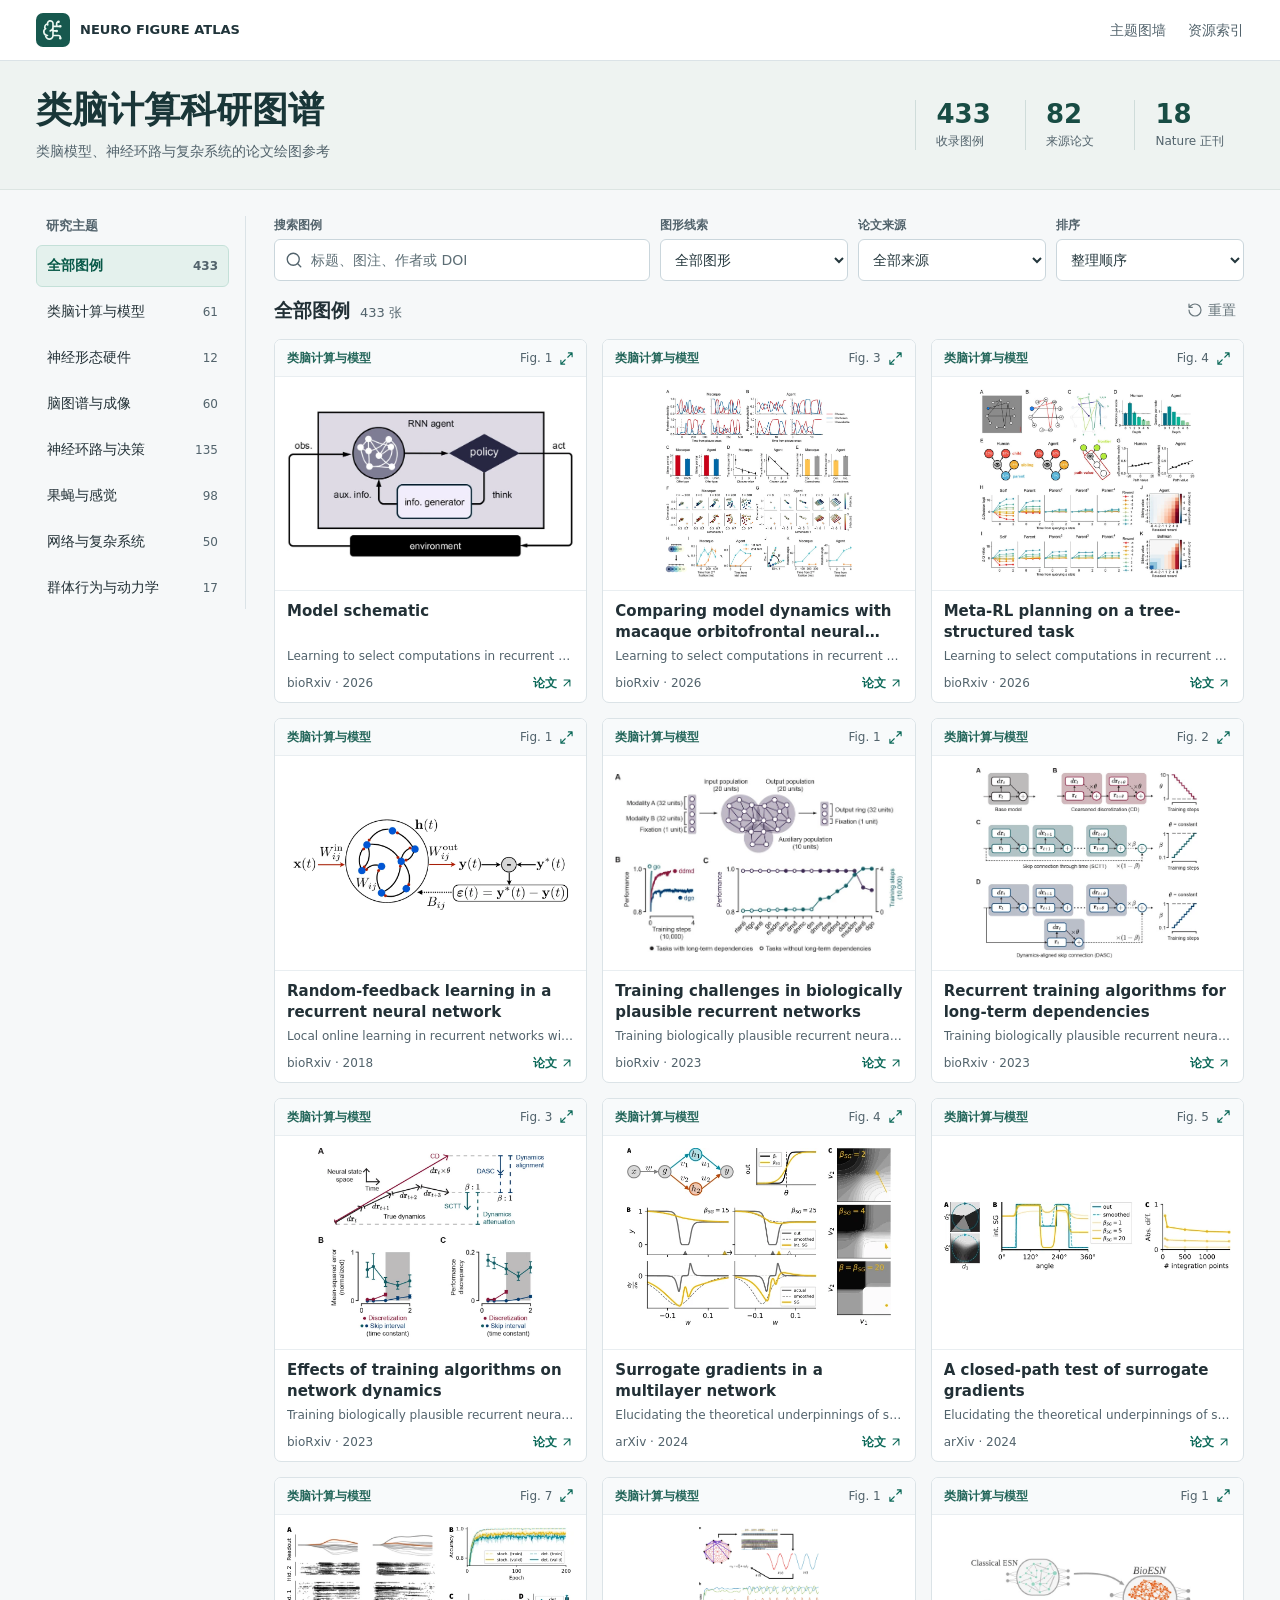
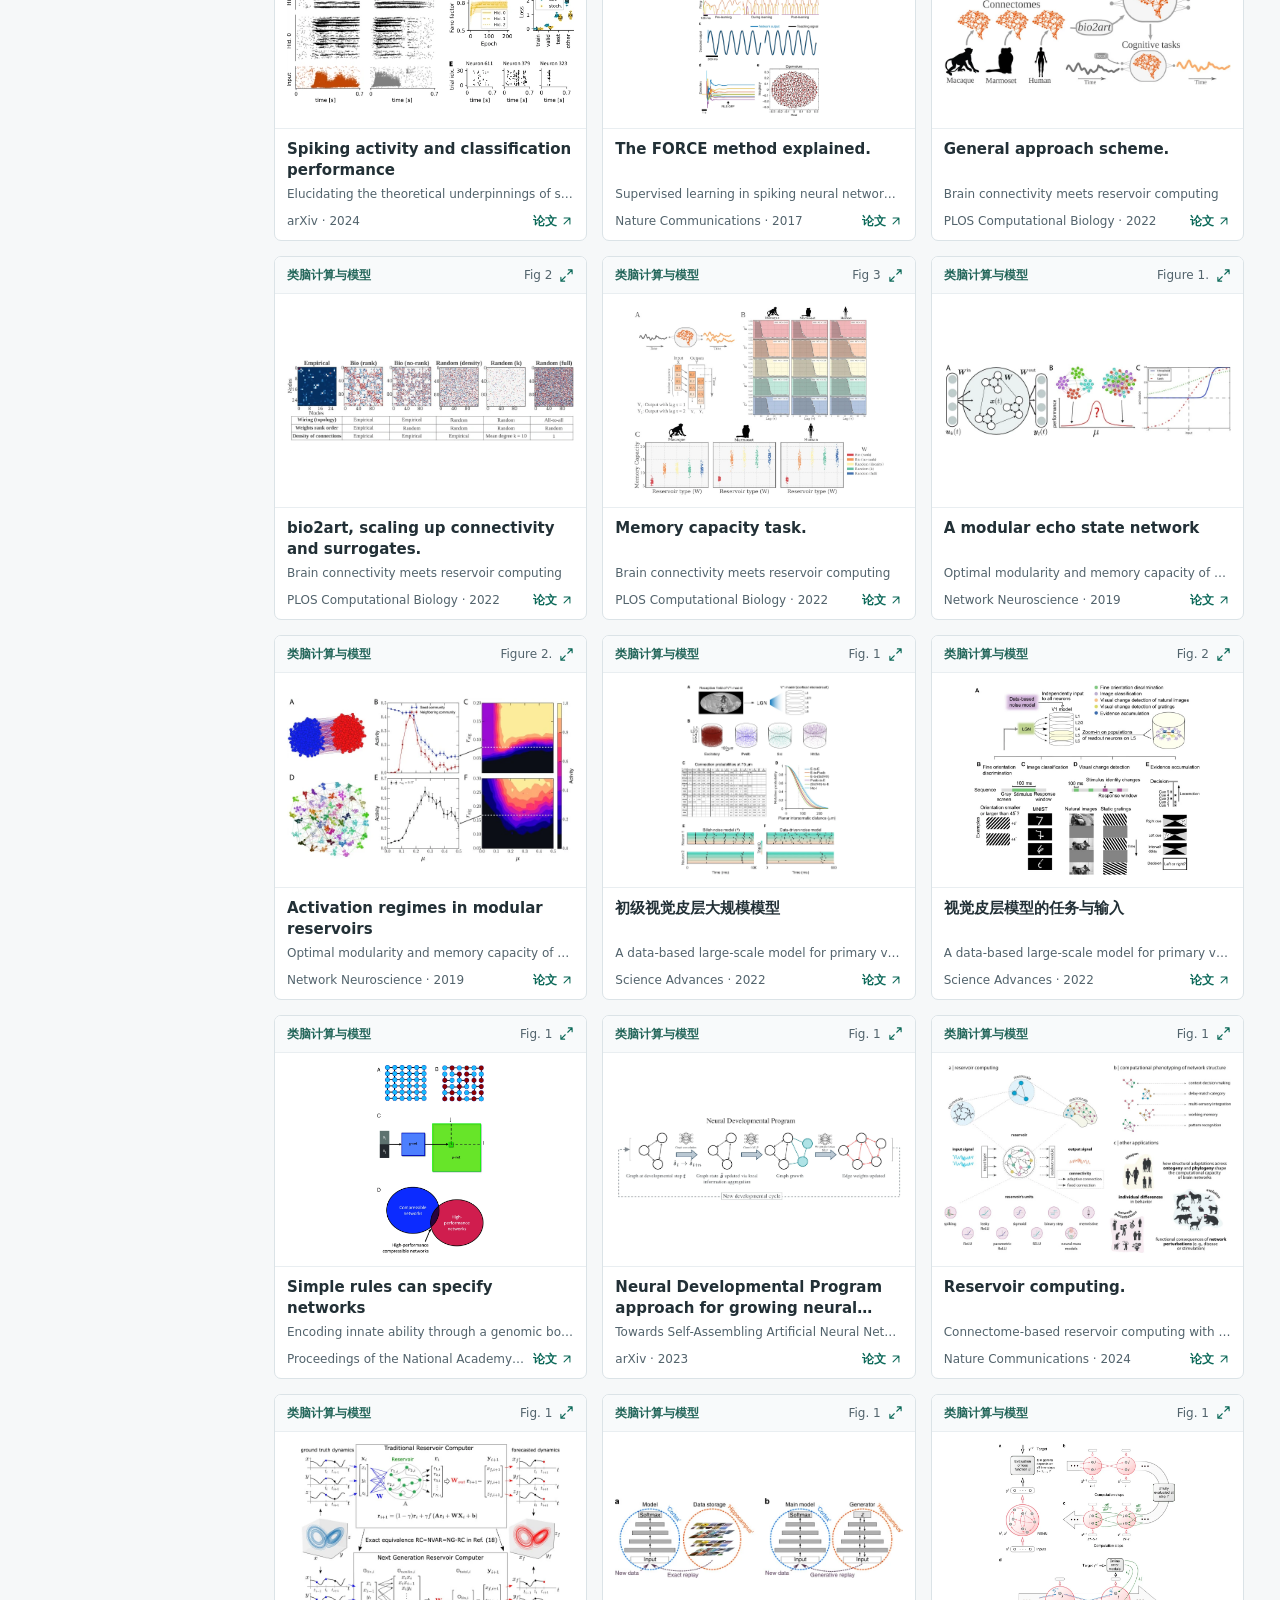
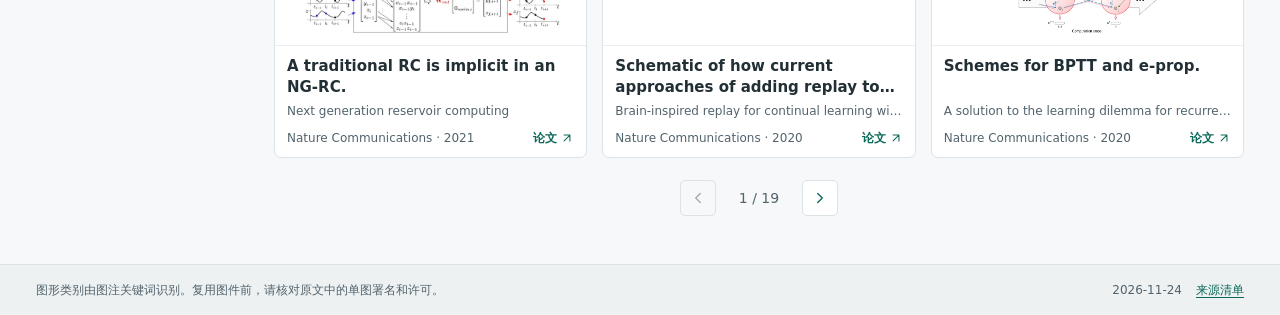
==== index.html @ c88206f6 "Build brain-inspired computing figure atlas" ====
<!doctype html>
<html lang="zh-CN">
<head>
  <meta charset="utf-8">
  <meta name="viewport" content="width=device-width, initial-scale=1">
  <meta name="description" content="从神经环路到类脑模型，积累有据可查的科研绘图参考。">
  <title>类脑计算科研图谱</title>
  <link rel="stylesheet" href="assets/gallery.css">
  <script defer src="data/figures.js"></script>
  <script defer src="assets/gallery.js"></script>
</head>
<body>
  <!-- Lucide icons, see assets/icon-licenses.txt. -->
  <svg class="icon-library" xmlns="http://www.w3.org/2000/svg" aria-hidden="true">
    <symbol id="icon-brain" viewBox="0 0 24 24">
      <path d="M12 13h4m-4 5h6a2 2 0 0 1 2 2v1M12 8h8m-8 1a4.17 4.17 0 0 1-3 4m7-5V5a2 2 0 0 1 2-2M6 18a4 4 0 0 1-2-7.465m2.004-5.41a4 4 0 0 0-2.526 5.77m2.816-4.601A3 3 0 1 1 12 5v13a4 4 0 1 1-7.967-.518"/>
      <circle cx="16" cy="13" r=".5" fill="currentColor"/><circle cx="18" cy="3" r=".5" fill="currentColor"/>
      <circle cx="20" cy="21" r=".5" fill="currentColor"/><circle cx="20" cy="8" r=".5" fill="currentColor"/>
    </symbol>
    <symbol id="icon-search" viewBox="0 0 24 24"><path d="m21 21-4.34-4.34"/><circle cx="11" cy="11" r="8"/></symbol>
    <symbol id="icon-reset" viewBox="0 0 24 24"><path d="M3 12a9 9 0 1 0 9-9 9.75 9.75 0 0 0-6.74 2.74L3 8M3 3v5h5"/></symbol>
    <symbol id="icon-left" viewBox="0 0 24 24"><path d="m15 18-6-6 6-6"/></symbol>
    <symbol id="icon-right" viewBox="0 0 24 24"><path d="m9 18 6-6-6-6"/></symbol>
    <symbol id="icon-link" viewBox="0 0 24 24"><path d="M7 7h10v10M7 17 17 7"/></symbol>
    <symbol id="icon-close" viewBox="0 0 24 24"><path d="M18 6 6 18m0-12 12 12"/></symbol>
    <symbol id="icon-expand" viewBox="0 0 24 24"><path d="M15 3h6v6m0-6-7 7M3 21l7-7M9 21H3v-6"/></symbol>
  </svg>

  <header class="site-header">
    <div class="shell site-header-inner">
      <a class="wordmark" href="index.html" aria-label="类脑计算科研图谱首页">
        <span class="wordmark-icon"><svg class="icon" aria-hidden="true"><use href="#icon-brain"/></svg></span>
        <span>NEURO FIGURE ATLAS</span>
      </a>
      <nav class="site-nav" aria-label="资料">
        <a href="docs/index.md">主题图墙</a>
        <a href="docs/resources.md">资源索引</a>
      </nav>
    </div>
  </header>

  <main>
    <section class="masthead" aria-labelledby="atlas-title">
      <div class="shell masthead-inner">
        <div>
          <h1 id="atlas-title">类脑计算科研图谱</h1>
          <p>类脑模型、神经环路与复杂系统的论文绘图参考</p>
        </div>
        <dl class="atlas-stats">
          <div><dt>收录图例</dt><dd id="figure-count">…</dd></div>
          <div><dt>来源论文</dt><dd id="paper-count">…</dd></div>
          <div><dt>Nature 正刊</dt><dd id="nature-count">…</dd></div>
        </dl>
      </div>
    </section>

    <div class="shell workspace">
      <aside class="topics" aria-labelledby="topics-title">
        <h2 id="topics-title">研究主题</h2>
        <div id="topic-list" class="topic-list"></div>
      </aside>

      <section class="gallery" aria-labelledby="results-title">
        <div class="filters">
          <label class="search-control">
            <span>搜索图例</span>
            <span class="search-field">
              <svg class="icon" aria-hidden="true"><use href="#icon-search"/></svg>
              <input id="search" type="search" placeholder="标题、图注、作者或 DOI" autocomplete="off">
            </span>
          </label>
          <label>图形线索<select id="type"><option value="">全部图形</option></select></label>
          <label>论文来源<select id="journal"><option value="">全部来源</option></select></label>
          <label class="sort-control">排序<select id="sort">
            <option value="curated">整理顺序</option>
            <option value="recent">较新论文</option>
            <option value="oldest">较早论文</option>
          </select></label>
        </div>

        <div class="results-bar">
          <div class="results-heading">
            <h2 id="results-title" tabindex="-1">全部图例</h2>
            <span id="results-count" role="status"></span>
          </div>
          <button class="text-button" id="reset" type="button" disabled>
            <svg class="icon" aria-hidden="true"><use href="#icon-reset"/></svg>重置
          </button>
        </div>

        <p class="notice" id="notice" hidden></p>
        <noscript><p class="notice">请启用 JavaScript 以浏览图例。</p></noscript>
        <div class="figure-grid" id="grid"></div>
        <nav class="pager" id="pager" aria-label="图例分页" hidden>
          <button class="icon-button" id="previous-page" type="button" aria-label="上一页" title="上一页"><svg class="icon" aria-hidden="true"><use href="#icon-left"/></svg></button>
          <span id="page-count"></span>
          <button class="icon-button" id="next-page" type="button" aria-label="下一页" title="下一页"><svg class="icon" aria-hidden="true"><use href="#icon-right"/></svg></button>
        </nav>
      </section>
    </div>
  </main>

  <footer class="site-footer">
    <div class="shell site-footer-inner">
      <p>图形类别由图注关键词识别。复用图件前，请核对原文中的单图署名和许可。</p>
      <p><time id="snapshot-date"></time><a href="data/sources.json">来源清单</a></p>
    </div>
  </footer>

  <template id="figure-card">
    <article class="figure-card">
      <button type="button" class="preview" title="放大查看">
        <span class="card-top">
          <span class="card-topic"></span>
          <span class="card-number"><span class="card-label"></span><svg class="icon expand" aria-hidden="true"><use href="#icon-expand"/></svg></span>
        </span>
        <span class="card-image"><img alt="" loading="lazy" decoding="async"></span>
      </button>
      <div class="card-body">
        <h3 class="card-title"></h3>
        <p class="card-paper"></p>
        <div class="card-footer">
          <span class="card-journal"></span>
          <a class="card-source" target="_blank" rel="noopener noreferrer">论文<svg class="icon" aria-hidden="true"><use href="#icon-link"/></svg></a>
        </div>
      </div>
    </article>
  </template>

  <dialog id="detail" aria-labelledby="detail-title">
    <div class="detail-header">
      <p id="detail-label"></p>
      <div class="detail-controls">
        <button class="icon-button" id="previous-figure" type="button" aria-label="上一张" title="上一张"><svg class="icon" aria-hidden="true"><use href="#icon-left"/></svg></button>
        <span id="detail-position" role="status"></span>
        <button class="icon-button" id="next-figure" type="button" aria-label="下一张" title="下一张"><svg class="icon" aria-hidden="true"><use href="#icon-right"/></svg></button>
        <button class="icon-button close" id="close-detail" type="button" aria-label="关闭" title="关闭" autofocus><svg class="icon" aria-hidden="true"><use href="#icon-close"/></svg></button>
      </div>
    </div>
    <div class="detail-body">
      <a id="detail-preview" class="detail-preview" target="_blank" rel="noopener noreferrer" aria-label="在新标签页打开完整预览图">
        <img id="detail-image" alt="">
      </a>
      <div class="detail-info">
        <h2 id="detail-title"></h2>
        <p id="detail-paper" class="detail-paper"></p>
        <p id="detail-citation" class="detail-citation"></p>
        <p id="detail-team" class="detail-citation" hidden></p>
        <p id="detail-rights" class="detail-citation" hidden></p>
        <div class="detail-links">
          <a id="paper-link" target="_blank" rel="noopener noreferrer">查看论文<svg class="icon" aria-hidden="true"><use href="#icon-link"/></svg></a>
          <a id="original-link" target="_blank" rel="noopener noreferrer"><span id="original-link-label">查看原图</span><svg class="icon" aria-hidden="true"><use href="#icon-link"/></svg></a>
          <a id="license-link" target="_blank" rel="noopener noreferrer">文章许可</a>
          <a id="license-evidence" target="_blank" rel="noopener noreferrer" hidden>许可出处</a>
        </div>
        <h3 id="caption-heading" class="caption-heading">原始图注</h3>
        <p id="detail-caption" class="detail-caption"></p>
      </div>
    </div>
  </dialog>
</body>
</html>
---- assets/gallery.css ----
:root {
  color-scheme: light;
  font: 14px/1.5 system-ui, "PingFang SC", "Microsoft YaHei", "Noto Sans CJK SC", sans-serif;
  color: #223036;
  background: #f6f8f9;
  --muted: #52636c;
  --line: #dbe3e7;
  --accent: #0c6959;
  --accent-wash: #e4f1ed;
  --white: #fff;
}

*, *::before, *::after { box-sizing: border-box; }
[hidden] { display: none !important; }
body { margin: 0; }
h1, h2, h3, p, dl, dd { margin: 0; }
a { color: var(--accent); text-decoration-thickness: 1px; text-underline-offset: 3px; }
a:hover { color: #93481e; }
button, input, select { font: inherit; color: inherit; }
button, select { cursor: pointer; }
button:disabled { cursor: default; }
:focus-visible { outline: 2px solid var(--accent); outline-offset: 3px; }

.shell { width: min(1480px, calc(100% - 72px)); margin-inline: auto; }
.icon-library { position: absolute; width: 0; height: 0; overflow: hidden; }
.icon {
  width: 18px;
  height: 18px;
  flex: none;
  fill: none;
  stroke: currentColor;
  stroke-width: 1.8;
  stroke-linecap: round;
  stroke-linejoin: round;
}

.site-header { background: var(--white); border-bottom: 1px solid var(--line); }
.site-header-inner { min-height: 60px; display: flex; align-items: center; justify-content: space-between; gap: 16px; }
.wordmark { display: flex; align-items: center; gap: 10px; color: #20343a; text-decoration: none; font-size: 13px; font-weight: 750; }
.wordmark-icon { display: grid; place-items: center; width: 34px; height: 34px; flex: none; border-radius: 7px; background: #17584e; color: #ecf8f2; }
.wordmark-icon .icon { width: 22px; height: 22px; }
.site-nav { display: flex; align-items: center; gap: 22px; }
.site-nav a { color: var(--muted); text-decoration: none; white-space: nowrap; }
.site-nav a:hover { color: var(--accent); text-decoration: underline; }

.masthead { background: #eef3f1; border-bottom: 1px solid #dce5e2; }
.masthead-inner { display: flex; align-items: center; justify-content: space-between; gap: 28px; padding-block: 27px; }
.masthead h1 { font-size: 36px; line-height: 1.2; font-weight: 750; color: #193638; overflow-wrap: anywhere; }
.masthead p { margin-top: 10px; color: var(--muted); }
.atlas-stats { display: grid; grid-template-columns: repeat(3, minmax(94px, 1fr)); }
.atlas-stats div { display: flex; flex-direction: column-reverse; gap: 3px; padding-inline: 20px; border-left: 1px solid #cfdcda; }
.atlas-stats dd { font-size: 26px; font-weight: 720; line-height: 1.1; color: #184c44; font-variant-numeric: tabular-nums; }
.atlas-stats dt { font-size: 12px; color: var(--muted); white-space: nowrap; }

.workspace { display: grid; grid-template-columns: 210px minmax(0, 1fr); gap: 28px; min-height: 52vh; padding-block: 26px 48px; }
.topics { align-self: start; position: sticky; top: 24px; min-width: 0; padding-right: 16px; border-right: 1px solid var(--line); }
.topics h2 { margin: 0 0 9px 10px; font-size: 13px; color: var(--muted); }
.topic-list { display: grid; gap: 4px; }
.topic-button {
  display: grid;
  grid-template-columns: minmax(0, 1fr) 3ch;
  align-items: center;
  gap: 9px;
  min-height: 42px;
  width: 100%;
  padding: 6px 10px;
  border: 1px solid transparent;
  border-radius: 6px;
  background: transparent;
  text-align: left;
}
.topic-button:hover { background: #edf1f2; }
.topic-button[aria-pressed="true"] { border-color: #c4e0d8; background: var(--accent-wash); color: #075847; font-weight: 700; }
.topic-count { font-variant-numeric: tabular-nums; text-align: right; color: var(--muted); font-size: 12px; }

.filters { display: grid; grid-template-columns: minmax(200px, 2fr) repeat(3, minmax(104px, 1fr)); gap: 10px; }
.filters label { display: flex; flex-direction: column; gap: 5px; min-width: 0; color: var(--muted); font-size: 12px; font-weight: 650; }
.search-field { position: relative; display: block; }
.search-field .icon { position: absolute; top: 12px; left: 11px; color: var(--muted); pointer-events: none; }
.filters input, .filters select { width: 100%; min-width: 0; height: 42px; padding-inline: 10px; background: var(--white); border: 1px solid #cad6dc; border-radius: 6px; color: #24373d; font-size: 14px; font-weight: 400; }
.filters input { padding-left: 36px; }
.filters input::placeholder { color: #5d6e75; }
.filters select { text-overflow: ellipsis; }
.results-bar { display: flex; justify-content: space-between; align-items: center; gap: 12px; min-height: 58px; }
.results-heading { display: flex; align-items: baseline; flex-wrap: wrap; gap: 3px 10px; }
.results-heading h2 { font-size: 19px; font-weight: 720; }
#results-count { color: var(--muted); font-size: 13px; font-variant-numeric: tabular-nums; }
.text-button { display: inline-flex; align-items: center; gap: 5px; padding: 6px 8px; border: 0; border-radius: 5px; background: transparent; color: var(--accent); white-space: nowrap; }
.text-button .icon { width: 16px; height: 16px; }
.text-button:hover:not(:disabled) { background: var(--accent-wash); }
.text-button:disabled { color: #69777d; }
.notice { padding: 34px 16px; text-align: center; border-block: 1px solid var(--line); color: var(--muted); }

.figure-grid { display: grid; grid-template-columns: repeat(3, minmax(0, 1fr)); gap: 15px; }
.figure-card { display: flex; flex-direction: column; min-width: 0; border: 1px solid var(--line); border-radius: 7px; background: var(--white); }
.figure-card:focus-within, .figure-card:hover { border-color: #98b8af; }
.card-top { display: flex; justify-content: space-between; align-items: center; gap: 6px; min-height: 37px; padding: 7px 12px; background: #f8fafb; border-bottom: 1px solid #e9eef1; border-radius: 6px 6px 0 0; font-size: 12px; }
.card-topic { color: #226559; font-weight: 650; text-align: left; }
.card-number { display: flex; align-items: center; gap: 7px; min-width: 0; color: var(--muted); }
.card-label { overflow: hidden; text-overflow: ellipsis; white-space: nowrap; }
.preview { display: block; width: 100%; padding: 0; border: 0; border-radius: 7px 7px 0 0; background: var(--white); }
.preview:focus-visible { z-index: 1; outline-offset: -3px; }
.card-image { position: relative; display: block; aspect-ratio: 1.46; }
.card-image img { position: absolute; inset: 12px; width: calc(100% - 24px); height: calc(100% - 24px); object-fit: contain; }
.expand { width: 15px; height: 15px; color: var(--accent); }
.preview:hover .card-top, .preview:focus-visible .card-top { background: var(--accent-wash); }
.card-body { flex: 1; padding: 10px 12px; border-top: 1px solid #e9eef1; }
.card-title { display: -webkit-box; height: 2.8em; overflow: hidden; -webkit-box-orient: vertical; -webkit-line-clamp: 2; font-size: 15px; line-height: 1.4; font-weight: 690; overflow-wrap: anywhere; }
.card-paper, .card-journal { min-width: 0; overflow: hidden; text-overflow: ellipsis; white-space: nowrap; color: var(--muted); }
.card-paper { margin-top: 4px; font-size: 12px; }
.card-footer { display: flex; justify-content: space-between; align-items: center; gap: 6px; margin-top: 9px; font-size: 12px; }
.card-source, .detail-links a { display: inline-flex; align-items: center; gap: 3px; font-weight: 650; text-decoration: none; white-space: nowrap; }
.card-source:hover, .detail-links a:hover { text-decoration: underline; }
.card-source .icon, .detail-links .icon { width: 14px; height: 14px; }

.pager { display: flex; justify-content: center; align-items: center; gap: 12px; margin-top: 22px; font-variant-numeric: tabular-nums; }
.pager span { min-width: 7ch; text-align: center; color: var(--muted); }
.icon-button { display: grid; place-items: center; width: 36px; height: 36px; padding: 0; border: 1px solid var(--line); border-radius: 5px; background: var(--white); color: var(--accent); }
.icon-button:hover:not(:disabled) { background: var(--accent-wash); border-color: #b0cec5; }
.icon-button:disabled { color: #a0adb4; background: #f6f8f9; }
.site-footer { background: #edf1f2; border-top: 1px solid var(--line); color: var(--muted); font-size: 12px; }
.site-footer-inner { display: flex; justify-content: space-between; align-items: baseline; gap: 12px; padding-block: 16px; }
.site-footer-inner p:last-child { display: flex; gap: 14px; flex-wrap: wrap; white-space: nowrap; }

dialog { width: min(1200px, calc(100% - 32px)); max-height: calc(100dvh - 32px); padding: 0; border: 1px solid #bccbd0; border-radius: 8px; background: var(--white); color: inherit; overflow: auto; }
dialog::backdrop { background: rgb(21 33 36 / 62%); }
.detail-header { position: sticky; z-index: 2; top: 0; display: flex; justify-content: space-between; align-items: center; gap: 10px; padding: 10px 14px 10px 18px; border-bottom: 1px solid var(--line); background: var(--white); }
#detail-label { color: var(--muted); font-weight: 650; font-size: 13px; overflow-wrap: anywhere; }
.detail-controls { display: flex; align-items: center; gap: 7px; font-size: 12px; color: var(--muted); font-variant-numeric: tabular-nums; }
#detail-position { min-width: 9ch; text-align: center; white-space: nowrap; }
.close { margin-left: 7px; }
.detail-body { display: grid; grid-template-columns: minmax(0, 1.7fr) minmax(0, 1fr); align-items: start; }
.detail-preview { position: sticky; top: 57px; display: grid; place-items: center; min-height: 275px; padding: 16px; cursor: zoom-in; }
.detail-preview:focus-visible { outline-offset: -4px; }
.detail-preview img { width: 100%; height: min(70dvh, 720px); object-fit: contain; }
.detail-info { min-width: 0; align-self: stretch; padding: 20px; border-left: 1px solid var(--line); background: #f8fafb; overflow-wrap: anywhere; }
.detail-info h2 { font-size: 19px; line-height: 1.4; }
.detail-paper { margin-top: 10px; }
.detail-citation { margin-top: 5px; color: var(--muted); font-size: 13px; }
.detail-links { display: flex; flex-wrap: wrap; gap: 8px 13px; margin-block: 16px 18px; }
.caption-heading { padding-top: 13px; border-top: 1px solid var(--line); font-size: 13px; }
.detail-caption { margin-top: 6px; color: #42555e; font-size: 13px; line-height: 1.65; }

@media (min-width: 1500px) {
  .figure-grid { grid-template-columns: repeat(4, minmax(0, 1fr)); }
}

@media (max-width: 1100px) {
  .shell { width: calc(100% - 48px); }
  .workspace { grid-template-columns: 186px minmax(0, 1fr); gap: 20px; }
  .figure-grid { grid-template-columns: repeat(2, minmax(0, 1fr)); }
  .filters { grid-template-columns: minmax(160px, 1.5fr) repeat(3, minmax(96px, 1fr)); }
  .atlas-stats div { padding-inline: 14px; }
}

@media (max-width: 780px) {
  .shell { width: calc(100% - 32px); }
  .site-header-inner { min-height: 52px; }
  .site-nav { gap: 13px; font-size: 12px; }
  .masthead-inner { flex-direction: column; align-items: flex-start; gap: 14px; padding-block: 20px; }
  .masthead h1 { font-size: 30px; }
  .masthead p { margin-top: 5px; font-size: 13px; }
  .atlas-stats div:first-child { padding-left: 0; border-left: 0; }
  .atlas-stats dd { font-size: 22px; }
  .workspace { display: block; padding-block: 14px 28px; }
  .topics { position: static; padding: 0; border: 0; margin-bottom: 12px; }
  .topics h2 { margin: 0; }
  .topic-list { display: flex; gap: 5px; overflow-x: auto; padding: 5px 3px; scrollbar-width: thin; }
  .topic-button { width: auto; min-height: 36px; grid-template-columns: auto auto; padding-inline: 8px; background: var(--white); border-color: var(--line); font-size: 13px; white-space: nowrap; }
  .topic-button:focus-visible { outline-offset: -2px; }
  .site-footer-inner { flex-direction: column; }
  .detail-body { display: block; }
  .detail-preview { position: static; min-height: 0; padding: 12px; }
  .detail-preview img { height: auto; max-height: 50dvh; }
  .detail-info { border-left: 0; border-top: 1px solid var(--line); }
}

@media (max-width: 560px) {
  .filters { grid-template-columns: repeat(3, minmax(0, 1fr)); gap: 8px; }
  .search-control { grid-column: 1 / -1; }
  .figure-grid { gap: 11px; }
  .results-bar { min-height: 49px; }
}

@media (max-width: 430px) {
  .wordmark { font-size: 11px; gap: 6px; }
  .wordmark-icon { width: 29px; height: 29px; }
  .wordmark-icon .icon { width: 19px; height: 19px; }
  .site-header-inner { gap: 8px; }
  .site-nav { gap: 9px; }
  .masthead h1 { font-size: 28px; }
  .figure-grid { grid-template-columns: minmax(0, 1fr); }
  .detail-header { padding-inline: 10px; }
  .detail-header .icon-button { width: 32px; height: 32px; }
  .detail-controls { gap: 4px; }
  #detail-position { min-width: 7ch; }
  .close { margin-left: 2px; }
  .detail-info { padding: 14px; }
}
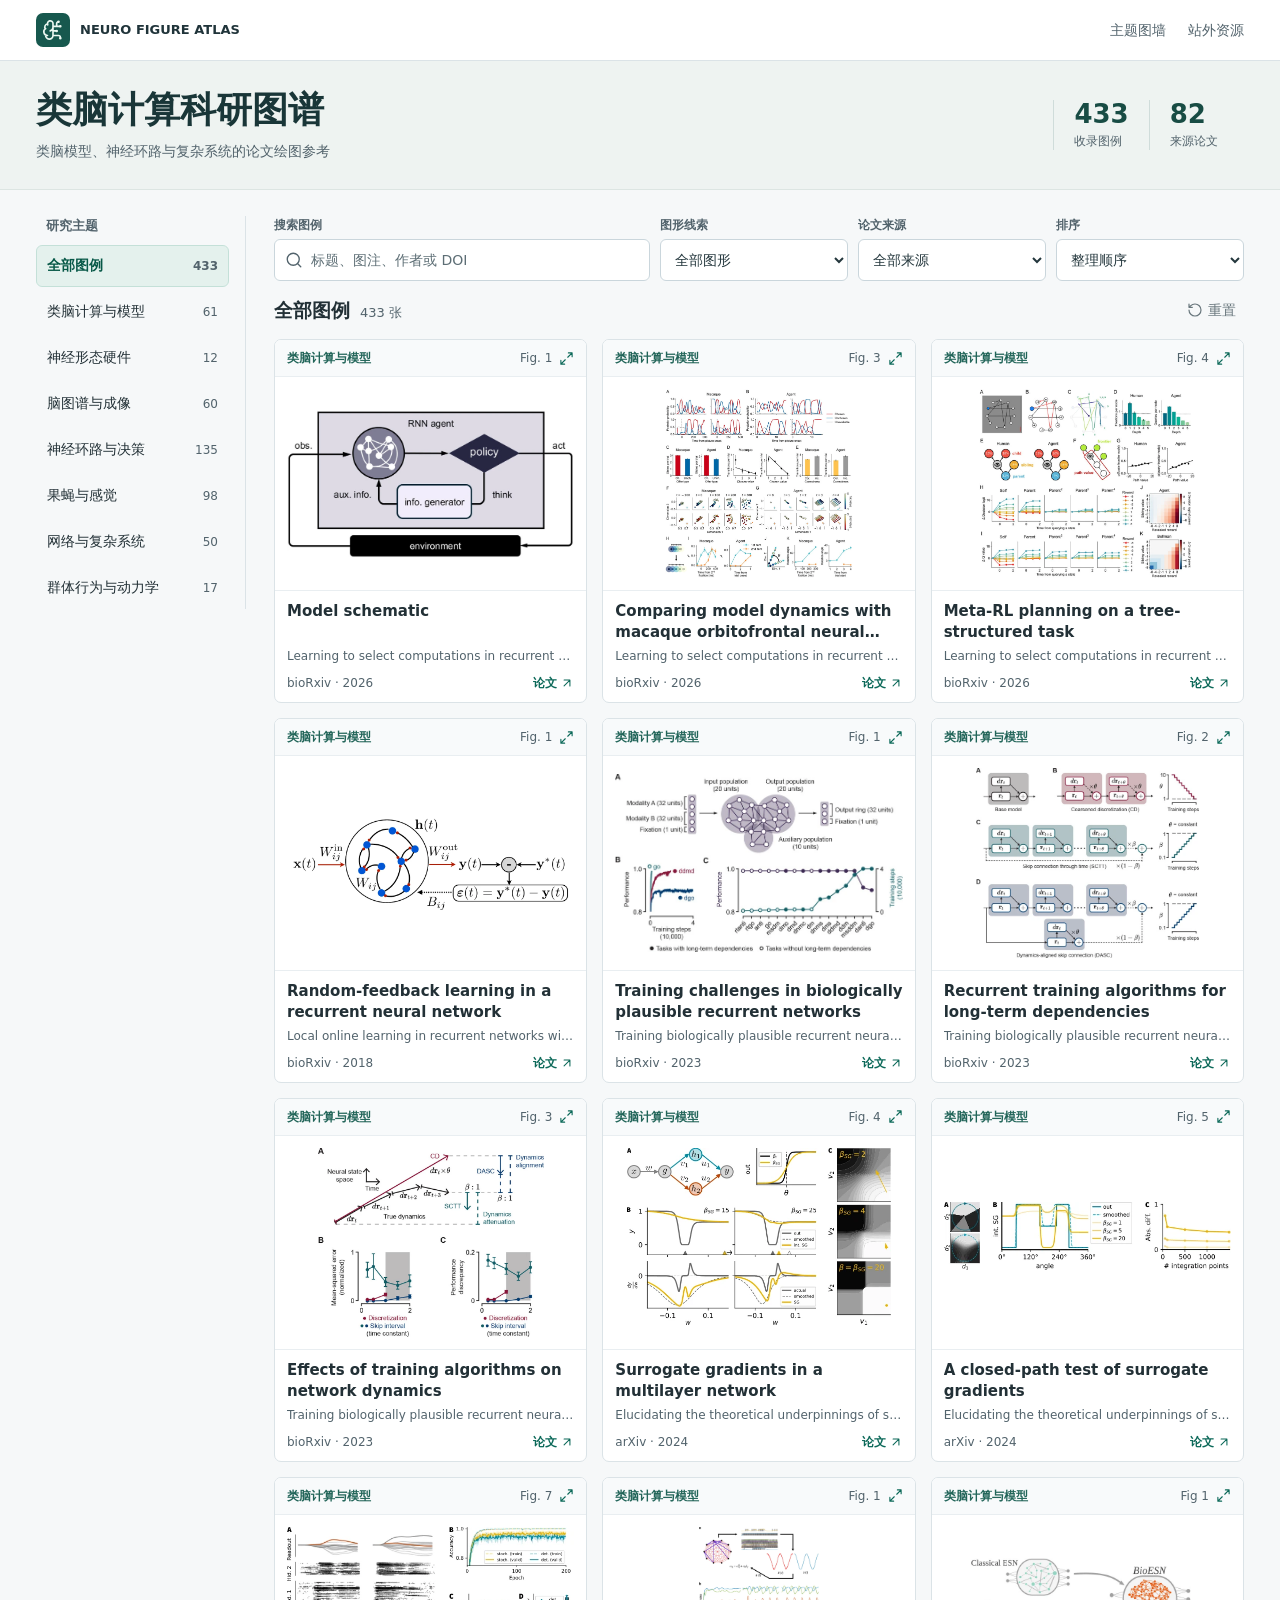
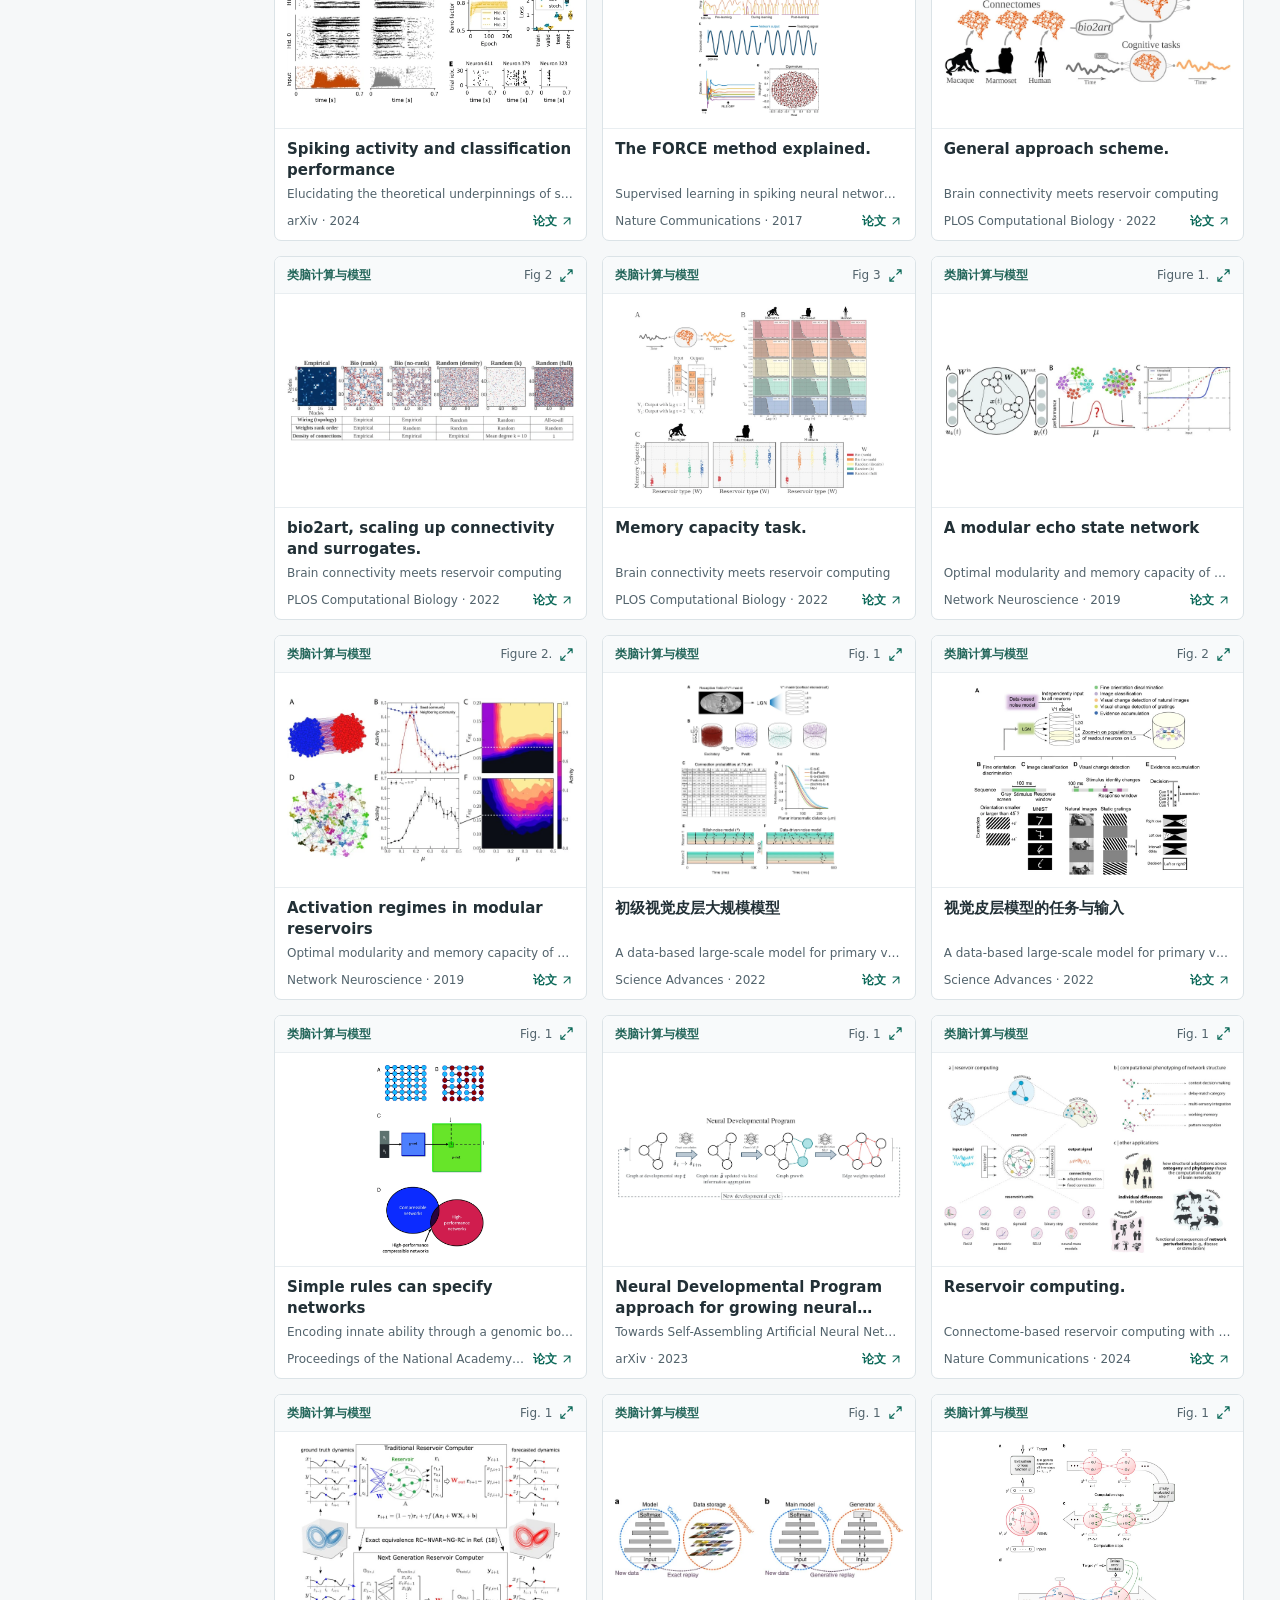
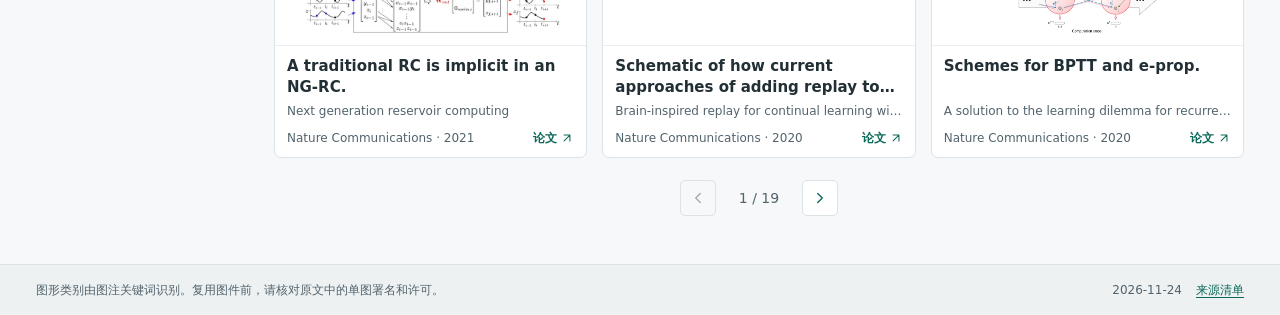
==== commit bb4c3fda: "Add a resource directory to the online atlas" ====
--- a/index.html
+++ b/index.html
@@ -5,9 +5,9 @@
   <meta name="viewport" content="width=device-width, initial-scale=1">
   <meta name="description" content="从神经环路到类脑模型，积累有据可查的科研绘图参考。">
   <title>类脑计算科研图谱</title>
-  <link rel="stylesheet" href="assets/gallery.css">
+  <link rel="stylesheet" href="assets/gallery.css?v=2">
   <script defer src="data/figures.js"></script>
-  <script defer src="assets/gallery.js"></script>
+  <script defer src="assets/gallery.js?v=2"></script>
 </head>
 <body>
   <!-- Lucide icons, see assets/icon-licenses.txt. -->
@@ -33,8 +33,8 @@
         <span>NEURO FIGURE ATLAS</span>
       </a>
       <nav class="site-nav" aria-label="资料">
-        <a href="docs/index.md">主题图墙</a>
-        <a href="docs/resources.md">资源索引</a>
+        <a href="resources.html#topics">主题图墙</a>
+        <a href="resources.html">站外资源</a>
       </nav>
     </div>
   </header>
@@ -49,7 +49,6 @@
         <dl class="atlas-stats">
           <div><dt>收录图例</dt><dd id="figure-count">…</dd></div>
           <div><dt>来源论文</dt><dd id="paper-count">…</dd></div>
-          <div><dt>Nature 正刊</dt><dd id="nature-count">…</dd></div>
         </dl>
       </div>
     </section>
--- a/assets/gallery.css
+++ b/assets/gallery.css
@@ -42,12 +42,13 @@
 .site-nav { display: flex; align-items: center; gap: 22px; }
 .site-nav a { color: var(--muted); text-decoration: none; white-space: nowrap; }
 .site-nav a:hover { color: var(--accent); text-decoration: underline; }
+.site-nav a[aria-current="page"] { color: var(--accent); font-weight: 700; }
 
 .masthead { background: #eef3f1; border-bottom: 1px solid #dce5e2; }
 .masthead-inner { display: flex; align-items: center; justify-content: space-between; gap: 28px; padding-block: 27px; }
 .masthead h1 { font-size: 36px; line-height: 1.2; font-weight: 750; color: #193638; overflow-wrap: anywhere; }
 .masthead p { margin-top: 10px; color: var(--muted); }
-.atlas-stats { display: grid; grid-template-columns: repeat(3, minmax(94px, 1fr)); }
+.atlas-stats { display: grid; grid-template-columns: repeat(2, minmax(94px, 1fr)); }
 .atlas-stats div { display: flex; flex-direction: column-reverse; gap: 3px; padding-inline: 20px; border-left: 1px solid #cfdcda; }
 .atlas-stats dd { font-size: 26px; font-weight: 720; line-height: 1.1; color: #184c44; font-variant-numeric: tabular-nums; }
 .atlas-stats dt { font-size: 12px; color: var(--muted); white-space: nowrap; }
@@ -122,6 +123,26 @@
 .site-footer-inner { display: flex; justify-content: space-between; align-items: baseline; gap: 12px; padding-block: 16px; }
 .site-footer-inner p:last-child { display: flex; gap: 14px; flex-wrap: wrap; white-space: nowrap; }
 
+.resource-menu { display: grid; gap: 3px; }
+.resource-menu a { padding: 7px 10px; color: var(--muted); text-decoration: none; border-radius: 5px; }
+.resource-menu a:hover, .resource-menu a:focus-visible { background: var(--accent-wash); color: var(--accent); }
+.resource-content { width: 100%; max-width: 1010px; min-width: 0; }
+.resource-section + .resource-section { margin-top: 30px; }
+.resource-section h2 { font-size: 21px; margin-bottom: 10px; }
+.resource-list { margin: 0; padding: 0; list-style: none; border-block: 1px solid var(--line); }
+.resource-row { display: grid; grid-template-columns: minmax(160px, 1fr) minmax(0, 2fr); gap: 6px 20px; padding: 13px 0; }
+.resource-row + .resource-row { border-top: 1px solid var(--line); }
+.resource-name, .resource-row p, .resource-shortcuts { overflow-wrap: anywhere; }
+.resource-name { color: #223036; font-weight: 670; }
+.resource-row p { color: var(--muted); }
+.resource-link { display: inline; }
+.resource-link .icon { width: 13px; height: 13px; vertical-align: -2px; margin-inline-start: 3px; }
+.resource-shortcuts { display: flex; flex-wrap: wrap; gap: 8px 20px; margin-block: 8px 12px; }
+.resource-themes { display: grid; grid-template-columns: repeat(2, minmax(0, 1fr)); gap: 0 18px; margin-block: 8px 0; border-top: 1px solid var(--line); }
+.resource-theme { display: flex; align-items: center; gap: 10px; min-width: 0; min-height: 64px; padding-block: 8px; border-bottom: 1px solid var(--line); text-decoration: none; }
+.resource-theme img { width: 70px; height: 44px; object-fit: contain; flex: none; background: var(--white); border: 1px solid var(--line); border-radius: 4px; }
+.resource-theme .topic-count { margin-inline-start: auto; flex: none; }
+
 dialog { width: min(1200px, calc(100% - 32px)); max-height: calc(100dvh - 32px); padding: 0; border: 1px solid #bccbd0; border-radius: 8px; background: var(--white); color: inherit; overflow: auto; }
 dialog::backdrop { background: rgb(21 33 36 / 62%); }
 .detail-header { position: sticky; z-index: 2; top: 0; display: flex; justify-content: space-between; align-items: center; gap: 10px; padding: 10px 14px 10px 18px; border-bottom: 1px solid var(--line); background: var(--white); }
@@ -163,6 +184,7 @@
   .atlas-stats div:first-child { padding-left: 0; border-left: 0; }
   .atlas-stats dd { font-size: 22px; }
   .workspace { display: block; padding-block: 14px 28px; }
+  .resource-menu { display: flex; flex-wrap: wrap; gap: 2px 8px; }
   .topics { position: static; padding: 0; border: 0; margin-bottom: 12px; }
   .topics h2 { margin: 0; }
   .topic-list { display: flex; gap: 5px; overflow-x: auto; padding: 5px 3px; scrollbar-width: thin; }
@@ -176,6 +198,7 @@
 }
 
 @media (max-width: 560px) {
+  .resource-row, .resource-themes { grid-template-columns: minmax(0, 1fr); }
   .filters { grid-template-columns: repeat(3, minmax(0, 1fr)); gap: 8px; }
   .search-control { grid-column: 1 / -1; }
   .figure-grid { gap: 11px; }
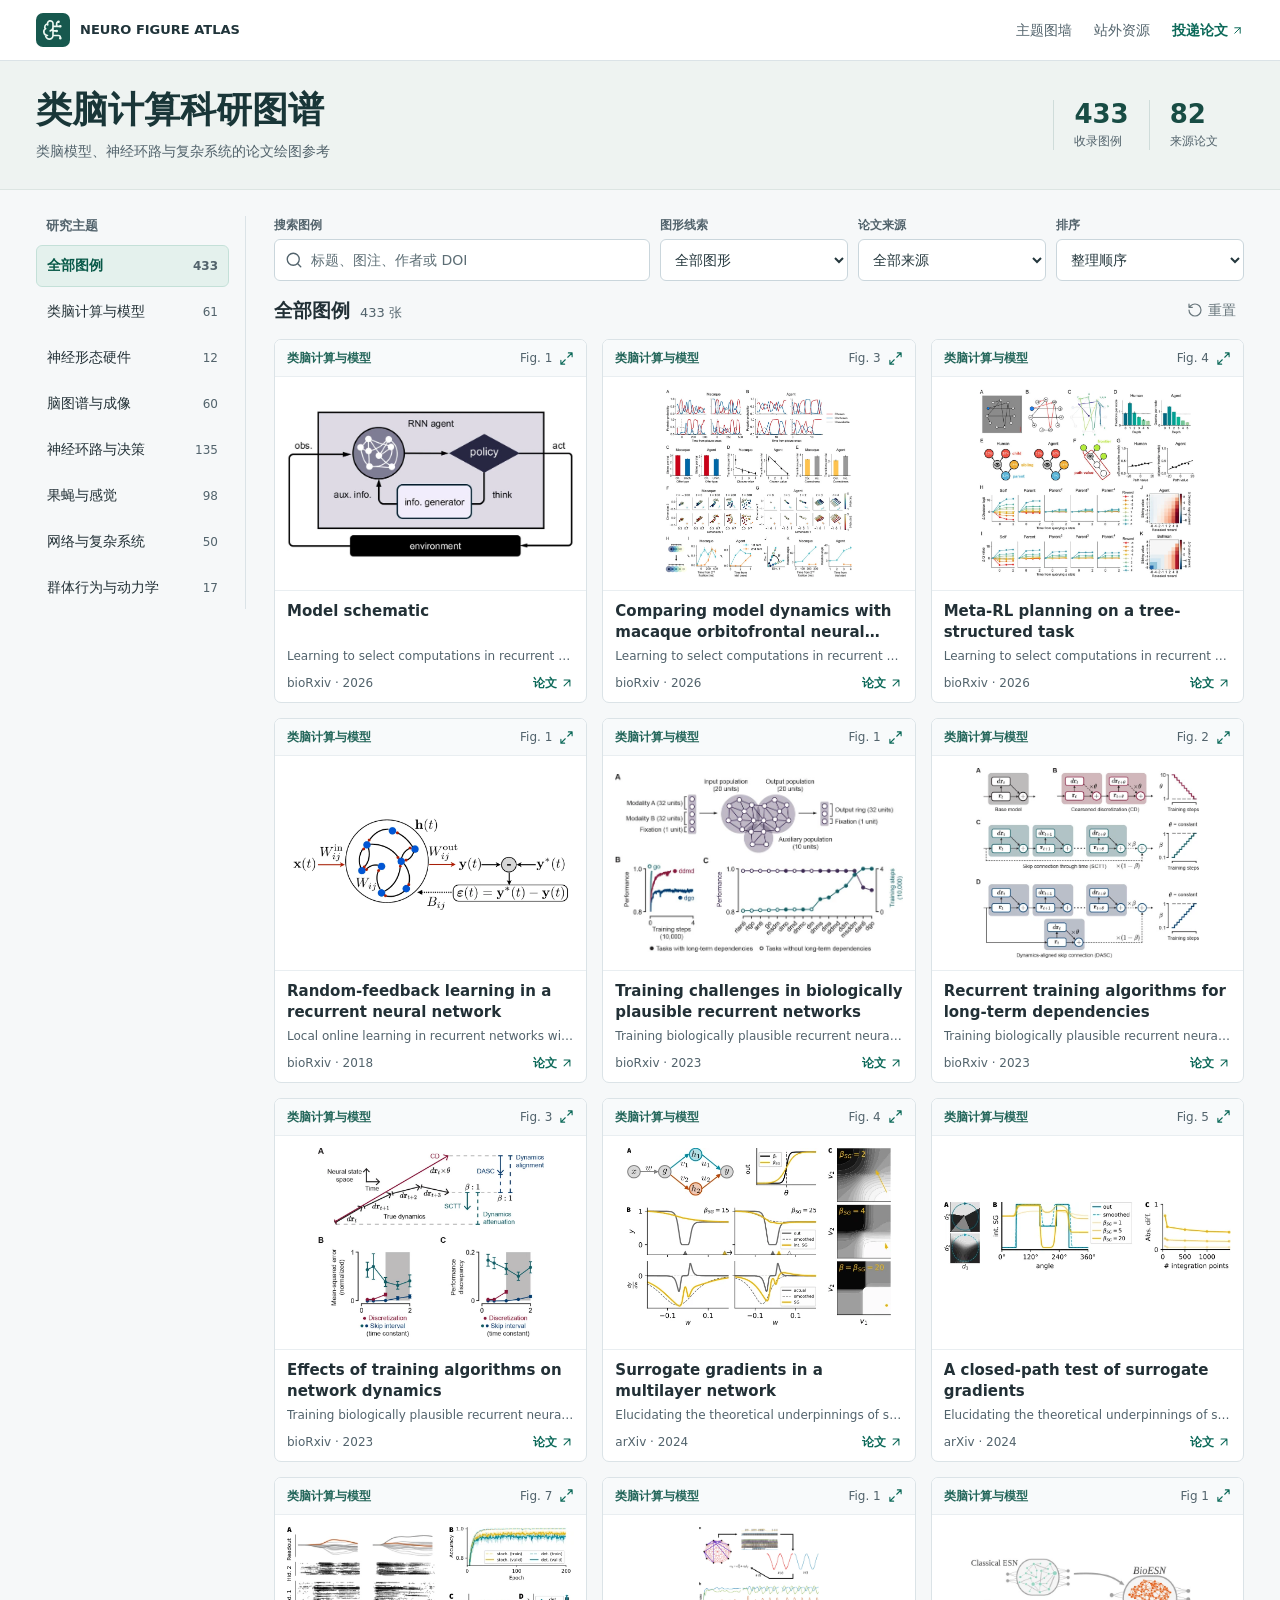
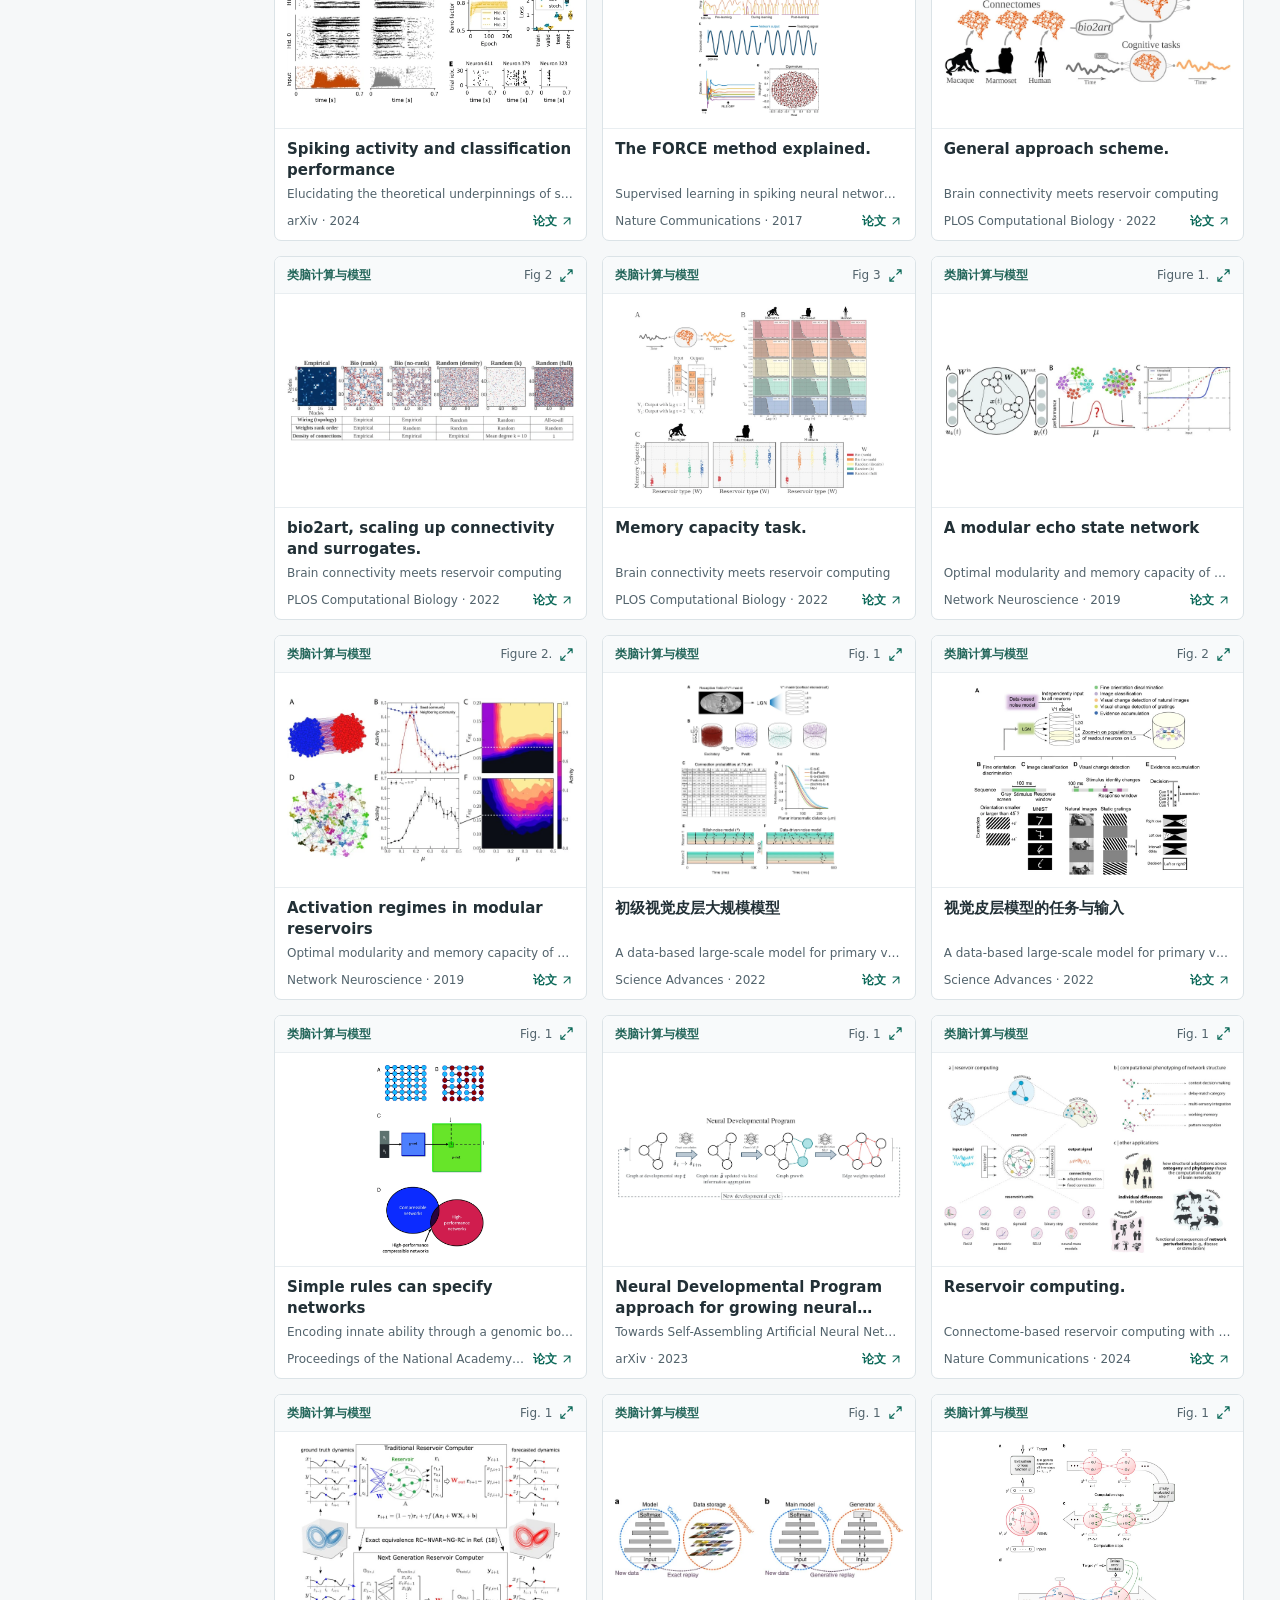
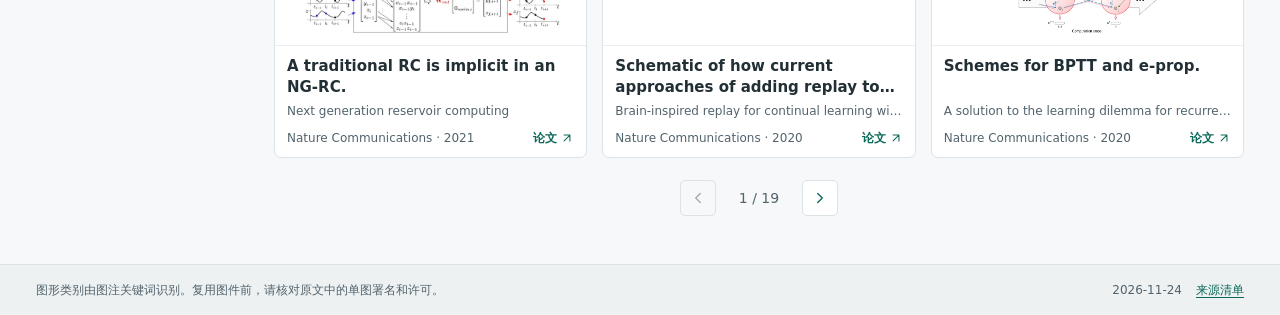
==== commit 2cac1c1d: "Add a paper submission form to the atlas" ====
--- a/index.html
+++ b/index.html
@@ -5,7 +5,7 @@
   <meta name="viewport" content="width=device-width, initial-scale=1">
   <meta name="description" content="从神经环路到类脑模型，积累有据可查的科研绘图参考。">
   <title>类脑计算科研图谱</title>
-  <link rel="stylesheet" href="assets/gallery.css?v=2">
+  <link rel="stylesheet" href="assets/gallery.css?v=3">
   <script defer src="data/figures.js"></script>
   <script defer src="assets/gallery.js?v=2"></script>
 </head>
@@ -35,6 +35,7 @@
       <nav class="site-nav" aria-label="资料">
         <a href="resources.html#topics">主题图墙</a>
         <a href="resources.html">站外资源</a>
+        <a class="submission-link" href="https://github.com/REYKA0505/brain-inspired-computing-figure-atlas/issues/new?template=paper-suggestion.yml" target="_blank" rel="noopener noreferrer">投递论文<svg class="icon" aria-hidden="true"><use href="#icon-link"/></svg></a>
       </nav>
     </div>
   </header>
--- a/assets/gallery.css
+++ b/assets/gallery.css
@@ -43,6 +43,8 @@
 .site-nav a { color: var(--muted); text-decoration: none; white-space: nowrap; }
 .site-nav a:hover { color: var(--accent); text-decoration: underline; }
 .site-nav a[aria-current="page"] { color: var(--accent); font-weight: 700; }
+.site-nav .submission-link { display: inline-flex; align-items: center; gap: 3px; color: var(--accent); font-weight: 700; }
+.submission-link .icon { width: 13px; height: 13px; }
 
 .masthead { background: #eef3f1; border-bottom: 1px solid #dce5e2; }
 .masthead-inner { display: flex; align-items: center; justify-content: space-between; gap: 28px; padding-block: 27px; }
@@ -176,8 +178,8 @@
 
 @media (max-width: 780px) {
   .shell { width: calc(100% - 32px); }
-  .site-header-inner { min-height: 52px; }
-  .site-nav { gap: 13px; font-size: 12px; }
+  .site-header-inner { min-height: 52px; padding-block: 5px; }
+  .site-nav { flex-wrap: wrap; justify-content: flex-end; gap: 4px 13px; font-size: 12px; }
   .masthead-inner { flex-direction: column; align-items: flex-start; gap: 14px; padding-block: 20px; }
   .masthead h1 { font-size: 30px; }
   .masthead p { margin-top: 5px; font-size: 13px; }
@@ -210,7 +212,7 @@
   .wordmark-icon { width: 29px; height: 29px; }
   .wordmark-icon .icon { width: 19px; height: 19px; }
   .site-header-inner { gap: 8px; }
-  .site-nav { gap: 9px; }
+  .site-nav { column-gap: 9px; }
   .masthead h1 { font-size: 28px; }
   .figure-grid { grid-template-columns: minmax(0, 1fr); }
   .detail-header { padding-inline: 10px; }
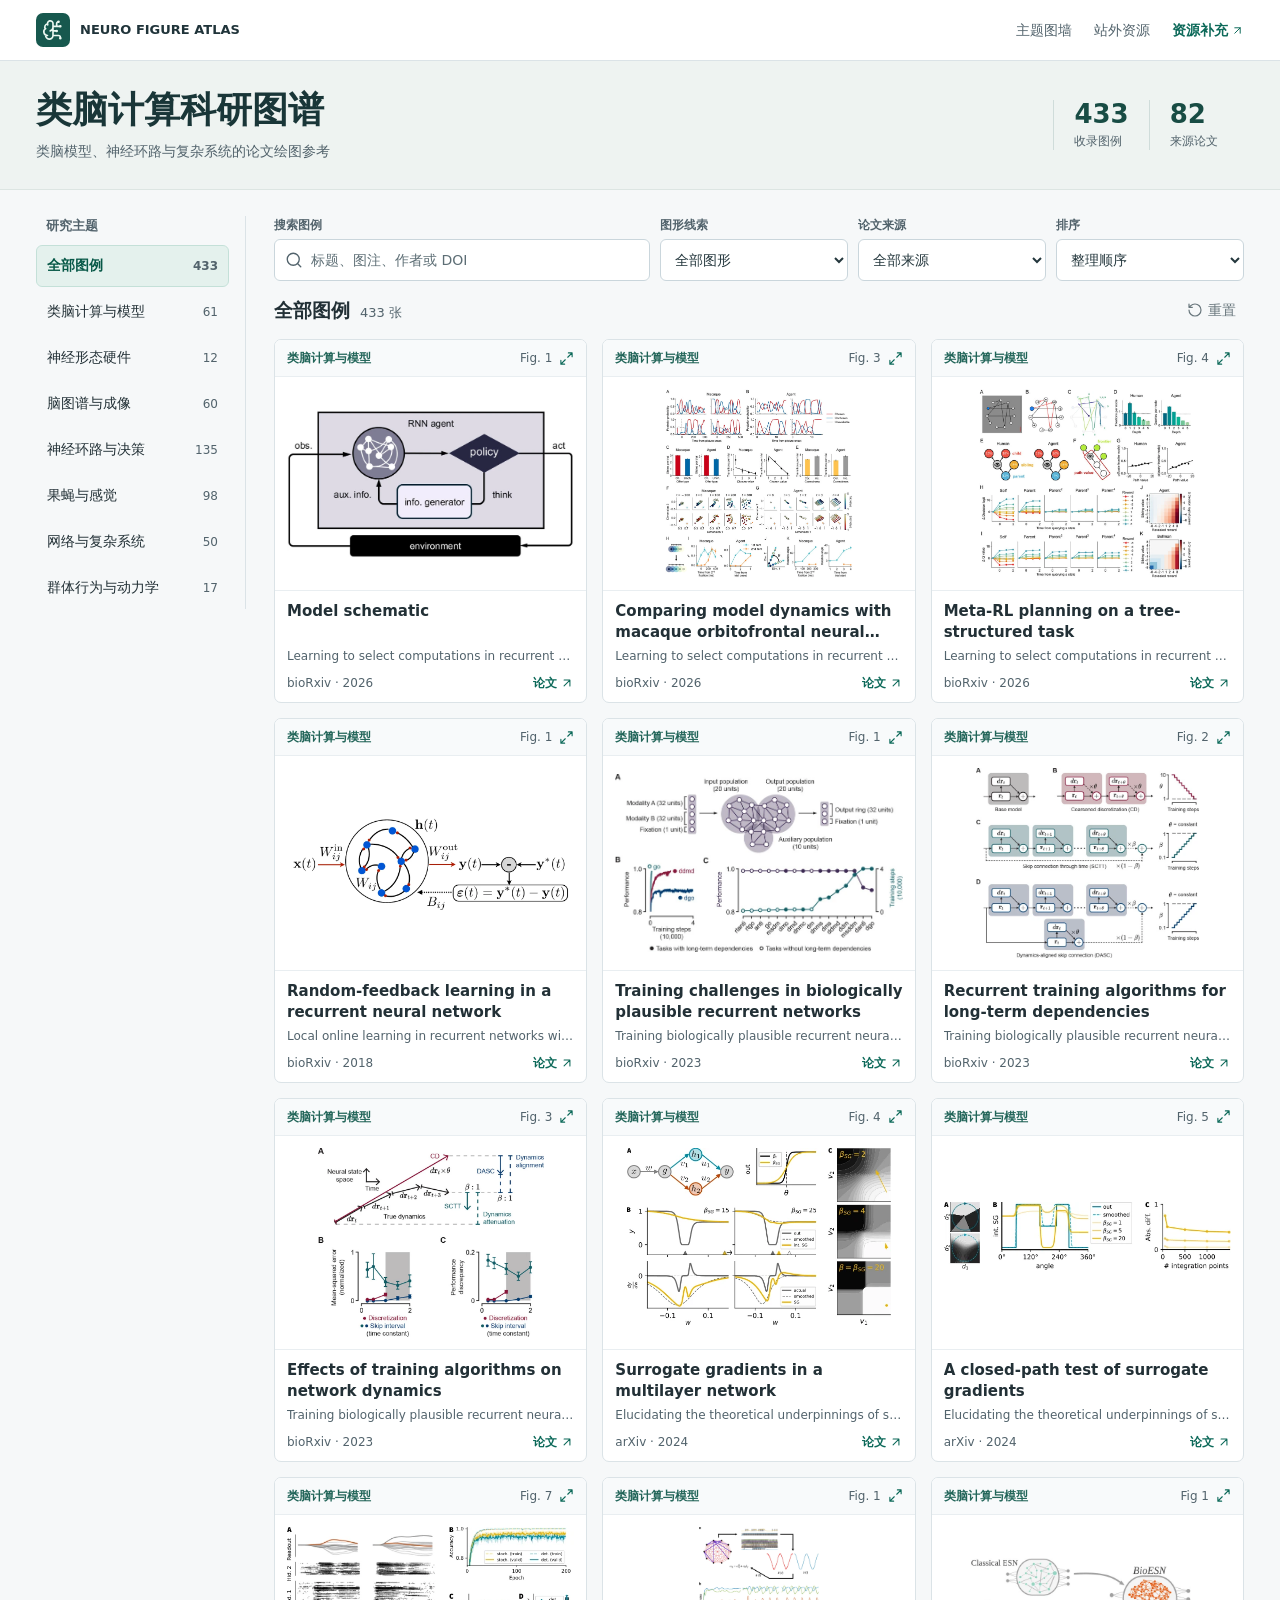
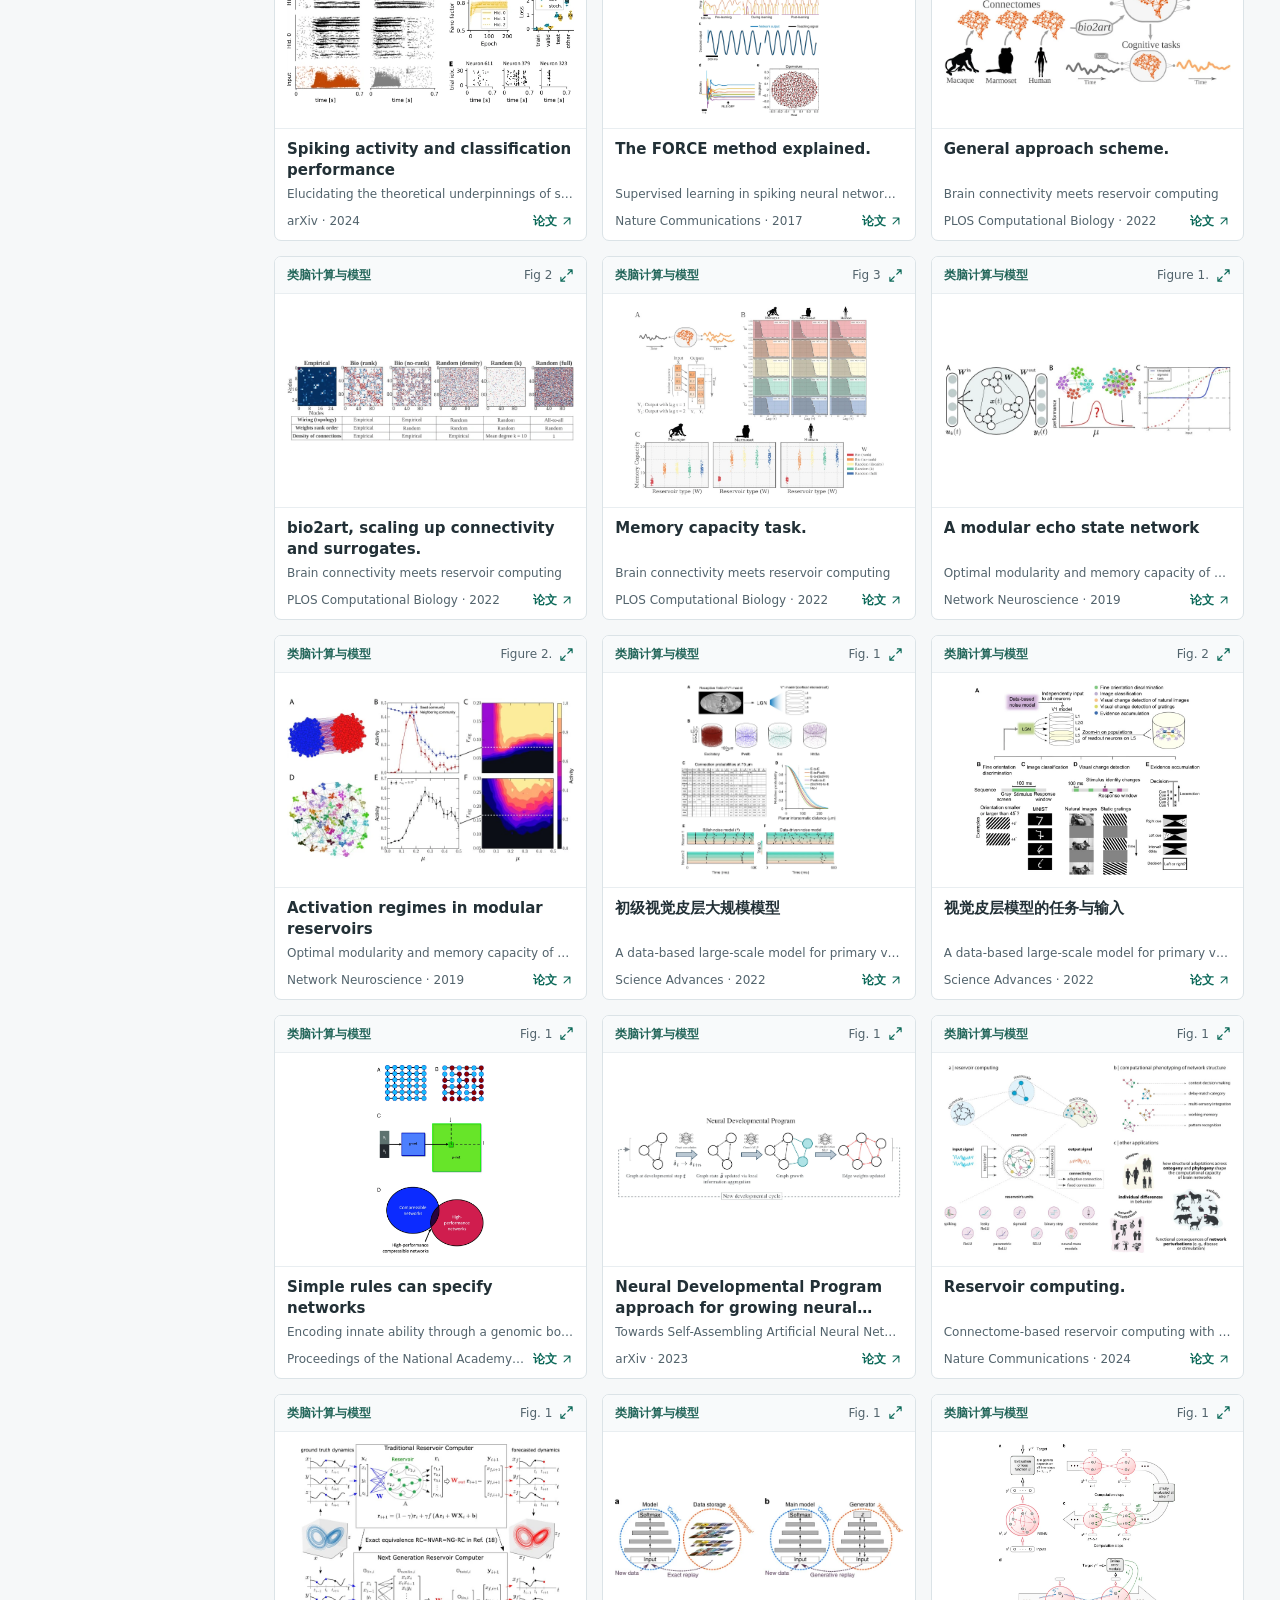
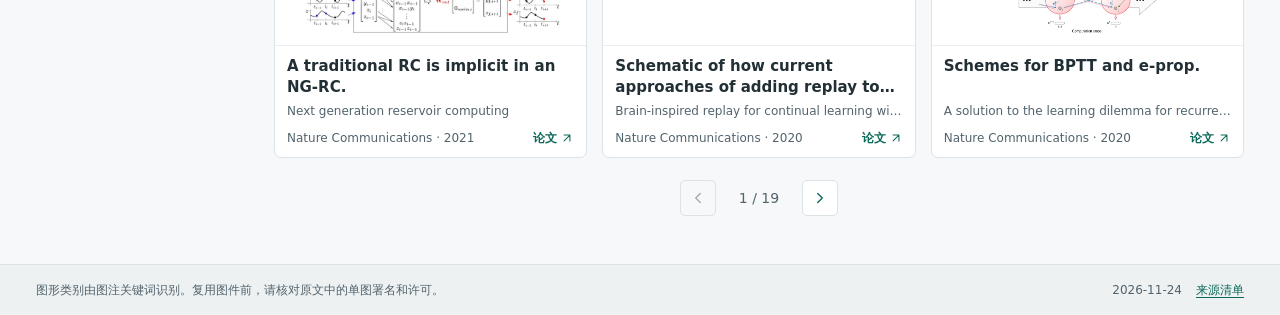
==== commit b8a036fa: "Rename the paper suggestion entry to resource contributions" ====
--- a/index.html
+++ b/index.html
@@ -35,7 +35,7 @@
       <nav class="site-nav" aria-label="资料">
         <a href="resources.html#topics">主题图墙</a>
         <a href="resources.html">站外资源</a>
-        <a class="submission-link" href="https://github.com/REYKA0505/brain-inspired-computing-figure-atlas/issues/new?template=paper-suggestion.yml" target="_blank" rel="noopener noreferrer">投递论文<svg class="icon" aria-hidden="true"><use href="#icon-link"/></svg></a>
+        <a class="submission-link" href="https://github.com/REYKA0505/brain-inspired-computing-figure-atlas/issues/new?template=paper-suggestion.yml" target="_blank" rel="noopener noreferrer">资源补充<svg class="icon" aria-hidden="true"><use href="#icon-link"/></svg></a>
       </nav>
     </div>
   </header>
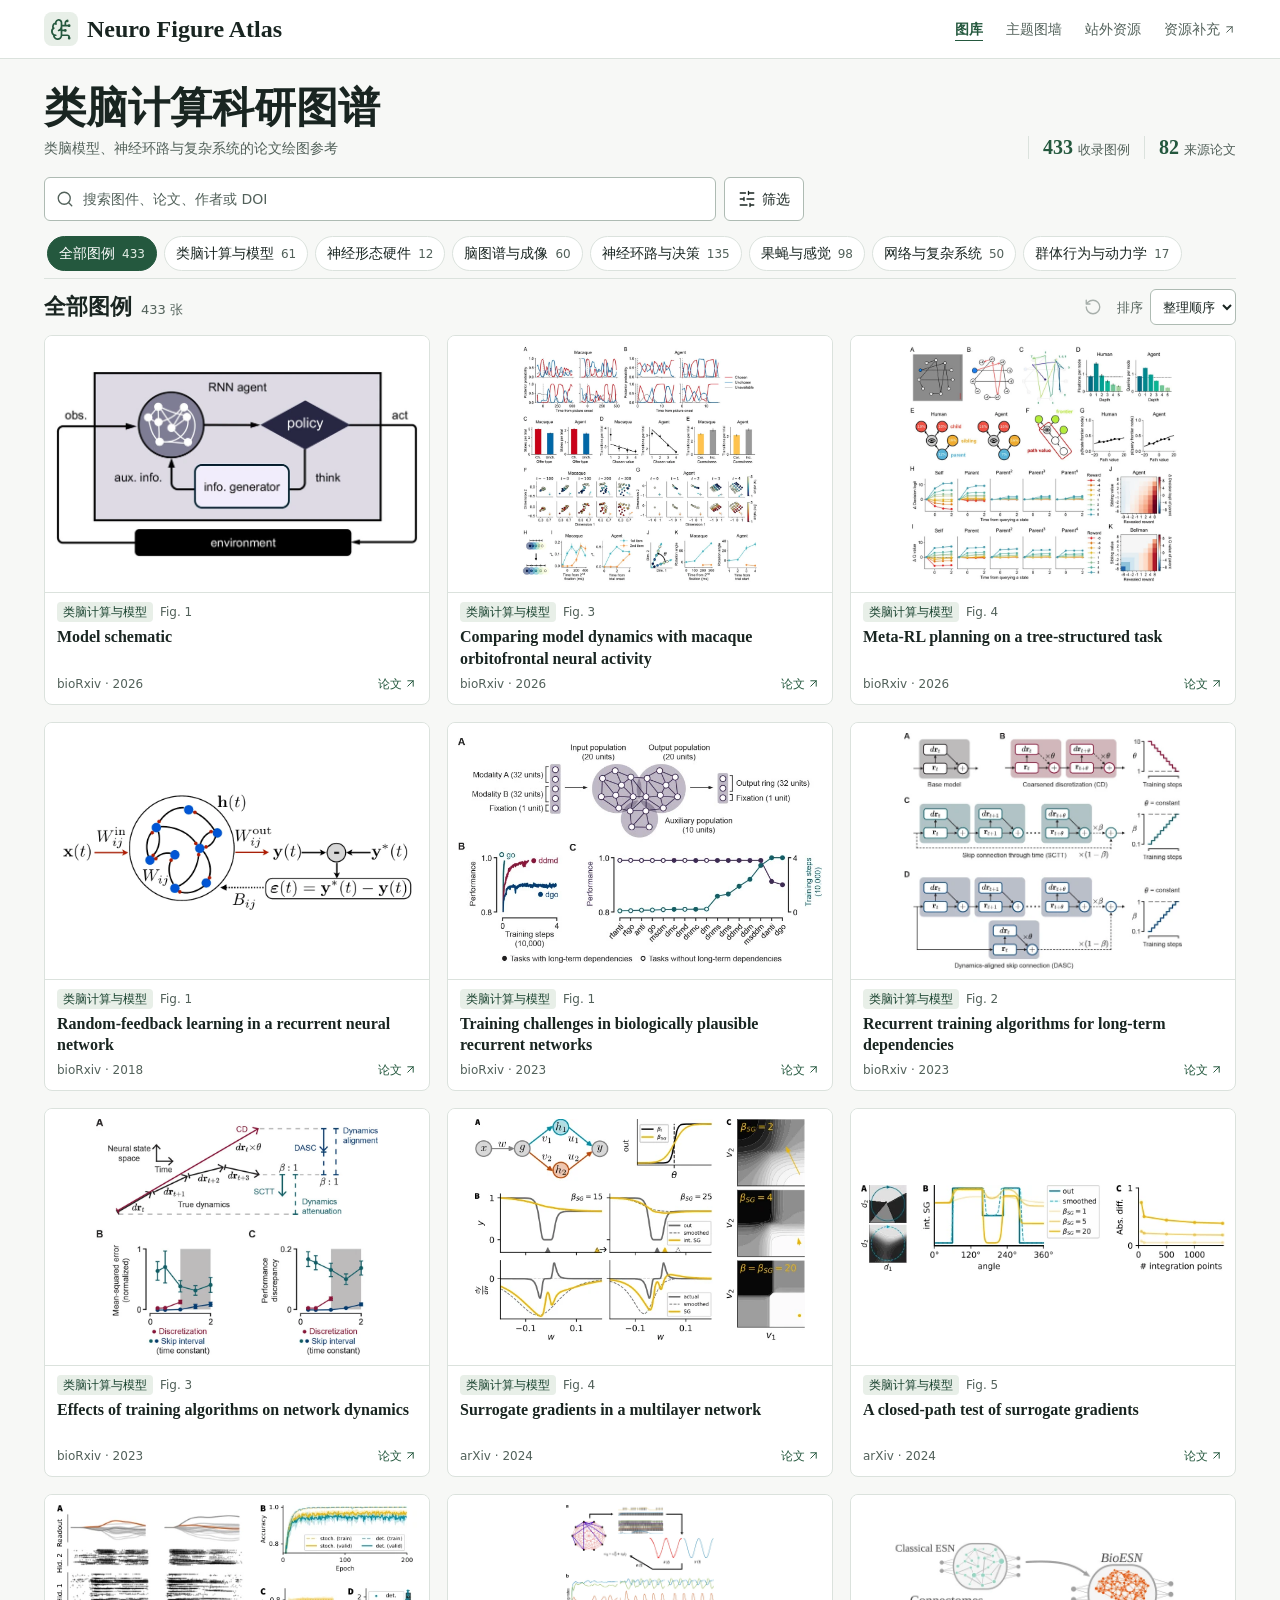
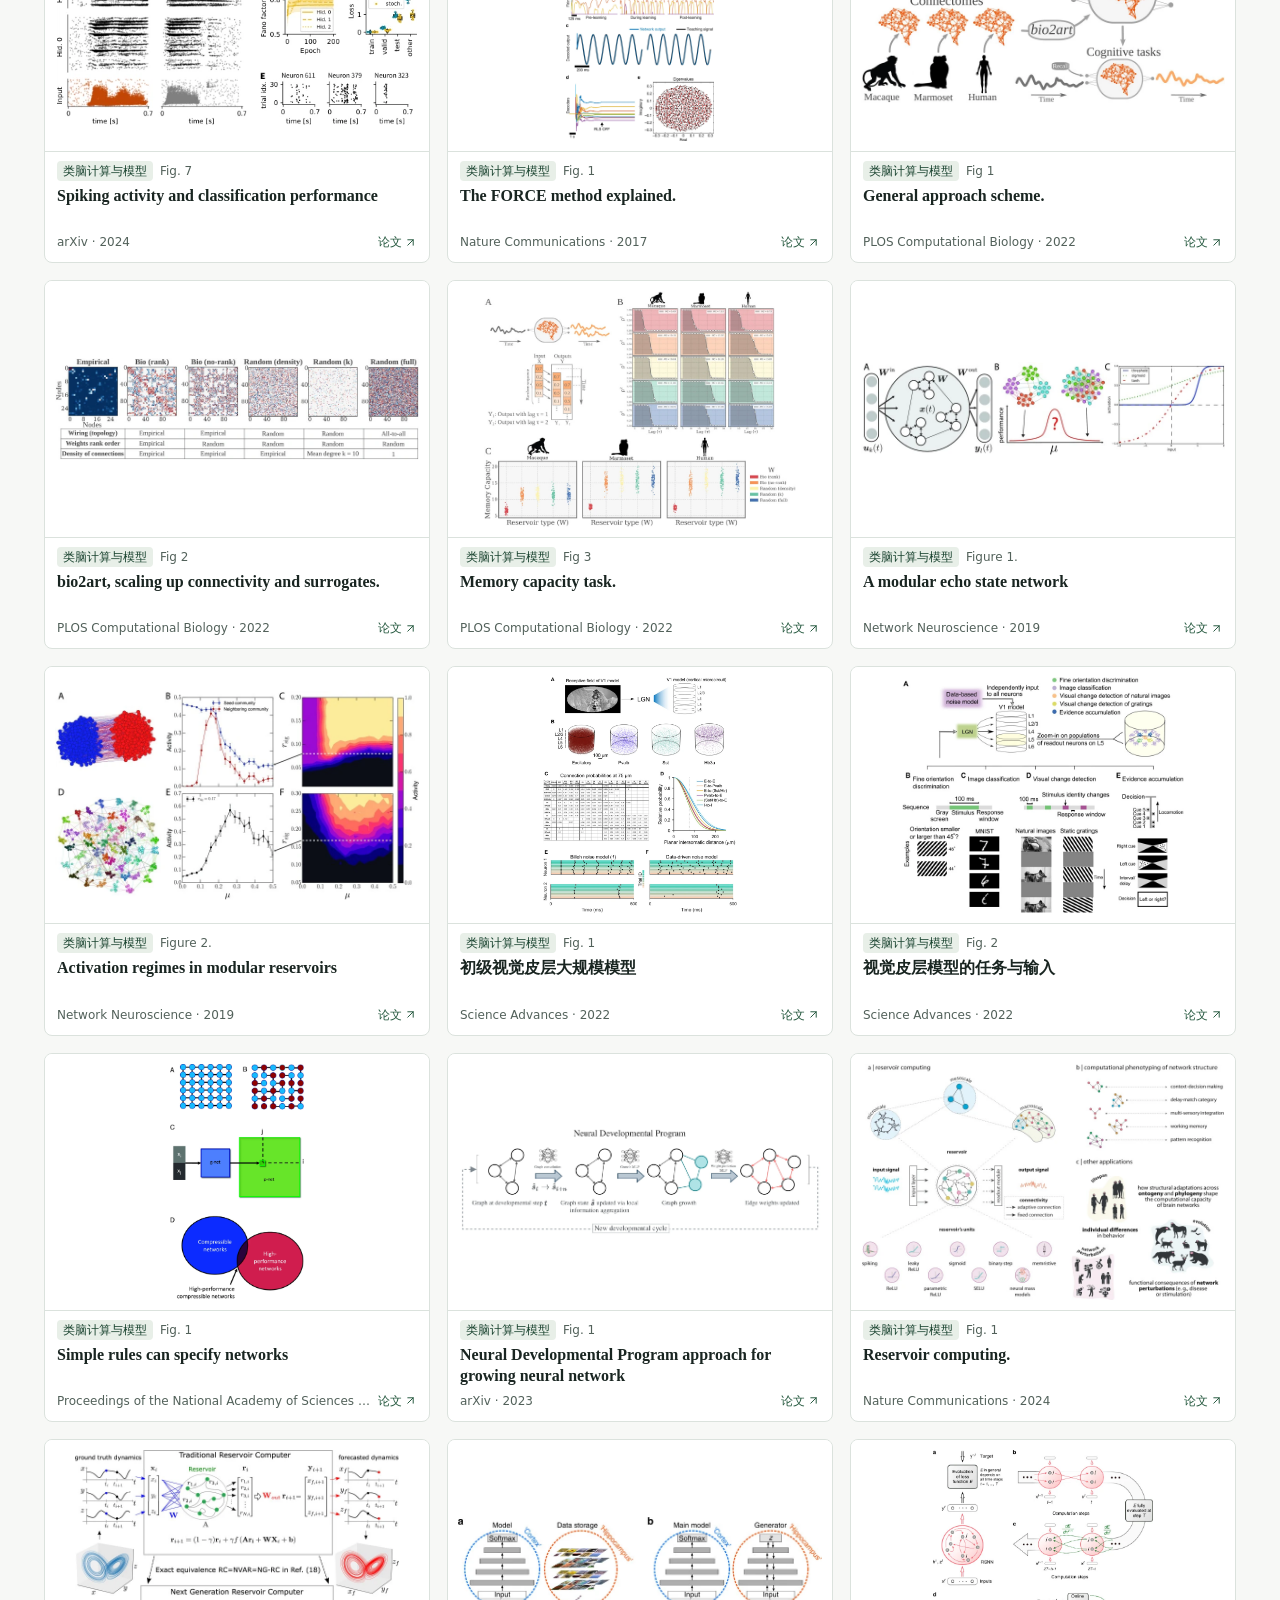
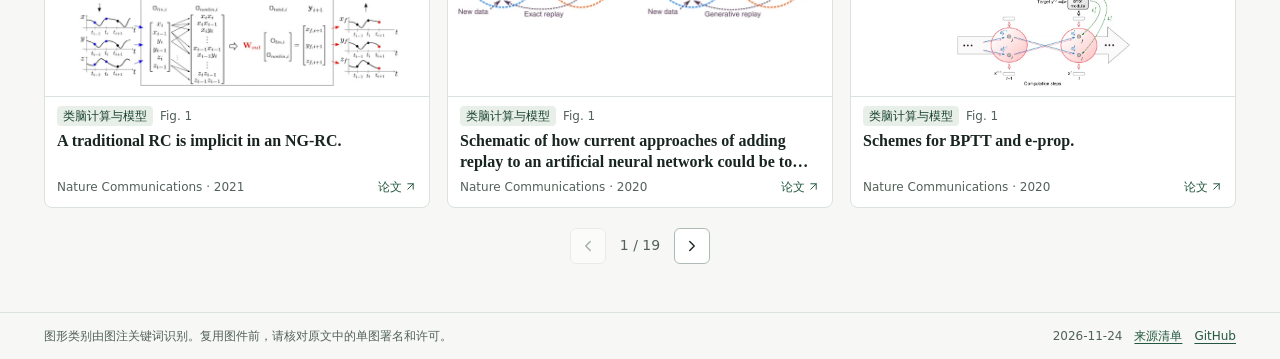
==== commit 91002f16: "Redesign the atlas gallery and resource pages" ====
--- a/index.html
+++ b/index.html
@@ -5,9 +5,9 @@
   <meta name="viewport" content="width=device-width, initial-scale=1">
   <meta name="description" content="从神经环路到类脑模型，积累有据可查的科研绘图参考。">
   <title>类脑计算科研图谱</title>
-  <link rel="stylesheet" href="assets/gallery.css?v=3">
+  <link rel="stylesheet" href="assets/gallery.css?v=4">
   <script defer src="data/figures.js"></script>
-  <script defer src="assets/gallery.js?v=2"></script>
+  <script defer src="assets/gallery.js?v=3"></script>
 </head>
 <body>
   <!-- Lucide icons, see assets/icon-licenses.txt. -->
@@ -23,16 +23,19 @@
     <symbol id="icon-right" viewBox="0 0 24 24"><path d="m9 18 6-6-6-6"/></symbol>
     <symbol id="icon-link" viewBox="0 0 24 24"><path d="M7 7h10v10M7 17 17 7"/></symbol>
     <symbol id="icon-close" viewBox="0 0 24 24"><path d="M18 6 6 18m0-12 12 12"/></symbol>
-    <symbol id="icon-expand" viewBox="0 0 24 24"><path d="M15 3h6v6m0-6-7 7M3 21l7-7M9 21H3v-6"/></symbol>
+    <symbol id="icon-sliders" viewBox="0 0 24 24">
+      <path d="M21 4h-7M10 4H3m18 8h-9M8 12H3m18 8h-5m-4 0H3M14 2v4m-6 4v4m8 4v4"/>
+    </symbol>
   </svg>
 
   <header class="site-header">
     <div class="shell site-header-inner">
       <a class="wordmark" href="index.html" aria-label="类脑计算科研图谱首页">
         <span class="wordmark-icon"><svg class="icon" aria-hidden="true"><use href="#icon-brain"/></svg></span>
-        <span>NEURO FIGURE ATLAS</span>
+        <span>Neuro Figure Atlas</span>
       </a>
-      <nav class="site-nav" aria-label="资料">
+      <nav class="site-nav" aria-label="站点导航">
+        <a href="index.html" aria-current="page">图库</a>
         <a href="resources.html#topics">主题图墙</a>
         <a href="resources.html">站外资源</a>
         <a class="submission-link" href="https://github.com/REYKA0505/brain-inspired-computing-figure-atlas/issues/new?template=paper-suggestion.yml" target="_blank" rel="noopener noreferrer">资源补充<svg class="icon" aria-hidden="true"><use href="#icon-link"/></svg></a>
@@ -54,71 +57,83 @@
       </div>
     </section>
 
-    <div class="shell workspace">
-      <aside class="topics" aria-labelledby="topics-title">
-        <h2 id="topics-title">研究主题</h2>
+    <section class="shell gallery" aria-labelledby="results-title">
+      <div class="search-tools">
+        <div class="search-field">
+          <svg class="icon" aria-hidden="true"><use href="#icon-search"/></svg>
+          <input id="search" type="search" aria-label="搜索图例" placeholder="搜索图件、论文、作者或 DOI" autocomplete="off">
+        </div>
+        <details id="figure-filters" class="filter-panel">
+          <summary class="control">
+            <svg class="icon" aria-hidden="true"><use href="#icon-sliders"/></svg>筛选
+          </summary>
+          <div class="filter-fields">
+            <label>图形线索<select id="type"><option value="">全部图形</option></select></label>
+            <label>论文来源<select id="journal"><option value="">全部来源</option></select></label>
+          </div>
+        </details>
+      </div>
+
+      <nav class="topic-nav" aria-label="研究主题">
         <div id="topic-list" class="topic-list"></div>
-      </aside>
+      </nav>
 
-      <section class="gallery" aria-labelledby="results-title">
-        <div class="filters">
-          <label class="search-control">
-            <span>搜索图例</span>
-            <span class="search-field">
-              <svg class="icon" aria-hidden="true"><use href="#icon-search"/></svg>
-              <input id="search" type="search" placeholder="标题、图注、作者或 DOI" autocomplete="off">
-            </span>
-          </label>
-          <label>图形线索<select id="type"><option value="">全部图形</option></select></label>
-          <label>论文来源<select id="journal"><option value="">全部来源</option></select></label>
+      <div class="results-bar">
+        <div class="results-heading">
+          <h2 id="results-title" tabindex="-1">全部图例</h2>
+          <span id="results-count" role="status"></span>
+        </div>
+        <div class="results-tools">
+          <button class="text-button" id="reset" type="button" aria-label="重置筛选" title="重置筛选" disabled>
+            <svg class="icon" aria-hidden="true"><use href="#icon-reset"/></svg>
+          </button>
           <label class="sort-control">排序<select id="sort">
             <option value="curated">整理顺序</option>
             <option value="recent">较新论文</option>
             <option value="oldest">较早论文</option>
           </select></label>
         </div>
+      </div>
+      <div id="active-filters" class="active-filters" role="group" aria-label="已选筛选" hidden></div>
 
-        <div class="results-bar">
-          <div class="results-heading">
-            <h2 id="results-title" tabindex="-1">全部图例</h2>
-            <span id="results-count" role="status"></span>
-          </div>
-          <button class="text-button" id="reset" type="button" disabled>
-            <svg class="icon" aria-hidden="true"><use href="#icon-reset"/></svg>重置
-          </button>
-        </div>
-
-        <p class="notice" id="notice" hidden></p>
-        <noscript><p class="notice">请启用 JavaScript 以浏览图例。</p></noscript>
-        <div class="figure-grid" id="grid"></div>
-        <nav class="pager" id="pager" aria-label="图例分页" hidden>
-          <button class="icon-button" id="previous-page" type="button" aria-label="上一页" title="上一页"><svg class="icon" aria-hidden="true"><use href="#icon-left"/></svg></button>
-          <span id="page-count"></span>
-          <button class="icon-button" id="next-page" type="button" aria-label="下一页" title="下一页"><svg class="icon" aria-hidden="true"><use href="#icon-right"/></svg></button>
-        </nav>
-      </section>
-    </div>
+      <p class="notice" id="notice" hidden></p>
+      <noscript><p class="notice">请启用 JavaScript 以浏览图例。</p></noscript>
+      <div class="figure-grid" id="grid"></div>
+      <nav class="pager" id="pager" aria-label="图例分页" hidden>
+        <button class="icon-button" id="previous-page" type="button" aria-label="上一页" title="上一页"><svg class="icon" aria-hidden="true"><use href="#icon-left"/></svg></button>
+        <span id="page-count"></span>
+        <button class="icon-button" id="next-page" type="button" aria-label="下一页" title="下一页"><svg class="icon" aria-hidden="true"><use href="#icon-right"/></svg></button>
+      </nav>
+    </section>
   </main>
 
   <footer class="site-footer">
     <div class="shell site-footer-inner">
       <p>图形类别由图注关键词识别。复用图件前，请核对原文中的单图署名和许可。</p>
-      <p><time id="snapshot-date"></time><a href="data/sources.json">来源清单</a></p>
+      <p><time id="snapshot-date"></time><a href="data/sources.json">来源清单</a><a href="https://github.com/REYKA0505/brain-inspired-computing-figure-atlas">GitHub</a></p>
     </div>
   </footer>
+
+  <template id="filter-chip">
+    <button type="button" class="filter-chip">
+      <span></span><svg class="icon" aria-hidden="true"><use href="#icon-close"/></svg>
+    </button>
+  </template>
 
   <template id="figure-card">
     <article class="figure-card">
       <button type="button" class="preview" title="放大查看">
-        <span class="card-top">
-          <span class="card-topic"></span>
-          <span class="card-number"><span class="card-label"></span><svg class="icon expand" aria-hidden="true"><use href="#icon-expand"/></svg></span>
+        <span class="card-image">
+          <img alt="" loading="lazy" decoding="async">
+          <span class="preview-error" hidden>预览暂不可用</span>
         </span>
-        <span class="card-image"><img alt="" loading="lazy" decoding="async"></span>
       </button>
       <div class="card-body">
+        <div class="card-meta">
+          <span class="card-topic"></span>
+          <span class="card-label"></span>
+        </div>
         <h3 class="card-title"></h3>
-        <p class="card-paper"></p>
         <div class="card-footer">
           <span class="card-journal"></span>
           <a class="card-source" target="_blank" rel="noopener noreferrer">论文<svg class="icon" aria-hidden="true"><use href="#icon-link"/></svg></a>
@@ -134,24 +149,31 @@
         <button class="icon-button" id="previous-figure" type="button" aria-label="上一张" title="上一张"><svg class="icon" aria-hidden="true"><use href="#icon-left"/></svg></button>
         <span id="detail-position" role="status"></span>
         <button class="icon-button" id="next-figure" type="button" aria-label="下一张" title="下一张"><svg class="icon" aria-hidden="true"><use href="#icon-right"/></svg></button>
-        <button class="icon-button close" id="close-detail" type="button" aria-label="关闭" title="关闭" autofocus><svg class="icon" aria-hidden="true"><use href="#icon-close"/></svg></button>
       </div>
+      <button class="icon-button close" id="close-detail" type="button" aria-label="关闭" title="关闭" autofocus><svg class="icon" aria-hidden="true"><use href="#icon-close"/></svg></button>
     </div>
     <div class="detail-body">
       <a id="detail-preview" class="detail-preview" target="_blank" rel="noopener noreferrer" aria-label="在新标签页打开完整预览图">
         <img id="detail-image" alt="">
+        <span class="preview-error" hidden>预览暂不可用</span>
       </a>
       <div class="detail-info">
         <h2 id="detail-title"></h2>
         <p id="detail-paper" class="detail-paper"></p>
         <p id="detail-citation" class="detail-citation"></p>
         <p id="detail-team" class="detail-citation" hidden></p>
-        <p id="detail-rights" class="detail-citation" hidden></p>
+        <p id="detail-doi" class="detail-doi"><span>DOI</span><a id="detail-doi-link" target="_blank" rel="noopener noreferrer"></a></p>
         <div class="detail-links">
-          <a id="paper-link" target="_blank" rel="noopener noreferrer">查看论文<svg class="icon" aria-hidden="true"><use href="#icon-link"/></svg></a>
-          <a id="original-link" target="_blank" rel="noopener noreferrer"><span id="original-link-label">查看原图</span><svg class="icon" aria-hidden="true"><use href="#icon-link"/></svg></a>
-          <a id="license-link" target="_blank" rel="noopener noreferrer">文章许可</a>
-          <a id="license-evidence" target="_blank" rel="noopener noreferrer" hidden>许可出处</a>
+          <a id="paper-link" class="control primary-action" target="_blank" rel="noopener noreferrer">查看论文<svg class="icon" aria-hidden="true"><use href="#icon-link"/></svg></a>
+          <a id="original-link" class="control" target="_blank" rel="noopener noreferrer"><span id="original-link-label">查看原图</span><svg class="icon" aria-hidden="true"><use href="#icon-link"/></svg></a>
+        </div>
+        <div id="detail-license" class="detail-license">
+          <h3>许可与权利</h3>
+          <p class="license-links">
+            <a id="license-link" target="_blank" rel="noopener noreferrer">文章许可</a>
+            <a id="license-evidence" target="_blank" rel="noopener noreferrer" hidden>许可出处</a>
+          </p>
+          <p id="detail-rights" class="detail-citation" hidden></p>
         </div>
         <h3 id="caption-heading" class="caption-heading">原始图注</h3>
         <p id="detail-caption" class="detail-caption"></p>
--- a/assets/gallery.css
+++ b/assets/gallery.css
@@ -1,13 +1,17 @@
 :root {
   color-scheme: light;
   font: 14px/1.5 system-ui, "PingFang SC", "Microsoft YaHei", "Noto Sans CJK SC", sans-serif;
-  color: #223036;
-  background: #f6f8f9;
-  --muted: #52636c;
-  --line: #dbe3e7;
-  --accent: #0c6959;
-  --accent-wash: #e4f1ed;
+  color: #192521;
+  background: #f7f8f6;
+  --heading: Georgia, "Noto Serif CJK SC", "Songti SC", SimSun, serif;
+  --muted: #52615a;
+  --line: #dbe2dd;
+  --control-line: #aebbb3;
+  --accent: #24583e;
+  --accent-dark: #18422e;
+  --accent-wash: #e8efe8;
   --white: #fff;
+  --radius: 8px;
 }
 
 *, *::before, *::after { box-sizing: border-box; }
@@ -15,13 +19,13 @@
 body { margin: 0; }
 h1, h2, h3, p, dl, dd { margin: 0; }
 a { color: var(--accent); text-decoration-thickness: 1px; text-underline-offset: 3px; }
-a:hover { color: #93481e; }
+a:hover { color: var(--accent-dark); }
 button, input, select { font: inherit; color: inherit; }
-button, select { cursor: pointer; }
+button, select, summary { cursor: pointer; }
 button:disabled { cursor: default; }
 :focus-visible { outline: 2px solid var(--accent); outline-offset: 3px; }
 
-.shell { width: min(1480px, calc(100% - 72px)); margin-inline: auto; }
+.shell { width: min(1620px, calc(100% - 88px)); margin-inline: auto; }
 .icon-library { position: absolute; width: 0; height: 0; overflow: hidden; }
 .icon {
   width: 18px;
@@ -34,191 +38,483 @@
   stroke-linejoin: round;
 }
 
-.site-header { background: var(--white); border-bottom: 1px solid var(--line); }
-.site-header-inner { min-height: 60px; display: flex; align-items: center; justify-content: space-between; gap: 16px; }
-.wordmark { display: flex; align-items: center; gap: 10px; color: #20343a; text-decoration: none; font-size: 13px; font-weight: 750; }
-.wordmark-icon { display: grid; place-items: center; width: 34px; height: 34px; flex: none; border-radius: 7px; background: #17584e; color: #ecf8f2; }
-.wordmark-icon .icon { width: 22px; height: 22px; }
-.site-nav { display: flex; align-items: center; gap: 22px; }
-.site-nav a { color: var(--muted); text-decoration: none; white-space: nowrap; }
-.site-nav a:hover { color: var(--accent); text-decoration: underline; }
-.site-nav a[aria-current="page"] { color: var(--accent); font-weight: 700; }
-.site-nav .submission-link { display: inline-flex; align-items: center; gap: 3px; color: var(--accent); font-weight: 700; }
+.site-header {
+  border-bottom: 1px solid var(--line);
+  background: var(--white);
+}
+.site-header-inner {
+  display: flex;
+  align-items: center;
+  justify-content: space-between;
+  gap: 16px;
+  min-height: 58px;
+}
+.wordmark {
+  display: inline-flex;
+  align-items: center;
+  gap: 9px;
+  color: inherit;
+  font: 700 24px/1.1 var(--heading);
+  text-decoration: none;
+}
+.wordmark-icon {
+  display: grid;
+  place-items: center;
+  width: 34px;
+  height: 34px;
+  flex: none;
+  border-radius: var(--radius);
+  background: var(--accent-wash);
+  color: var(--accent);
+}
+.wordmark-icon .icon { width: 23px; height: 23px; }
+.site-nav { display: flex; align-items: center; flex-wrap: wrap; gap: 4px 23px; }
+.site-nav a {
+  padding-block: 6px;
+  color: var(--muted);
+  text-decoration: none;
+  white-space: nowrap;
+}
+.site-nav a:hover, .site-nav a[aria-current="page"] {
+  color: var(--accent);
+  text-decoration: underline;
+  text-underline-offset: 6px;
+}
+.site-nav a[aria-current="page"] { font-weight: 700; }
+.site-nav .submission-link { display: inline-flex; align-items: center; gap: 3px; }
 .submission-link .icon { width: 13px; height: 13px; }
 
-.masthead { background: #eef3f1; border-bottom: 1px solid #dce5e2; }
-.masthead-inner { display: flex; align-items: center; justify-content: space-between; gap: 28px; padding-block: 27px; }
-.masthead h1 { font-size: 36px; line-height: 1.2; font-weight: 750; color: #193638; overflow-wrap: anywhere; }
-.masthead p { margin-top: 10px; color: var(--muted); }
-.atlas-stats { display: grid; grid-template-columns: repeat(2, minmax(94px, 1fr)); }
-.atlas-stats div { display: flex; flex-direction: column-reverse; gap: 3px; padding-inline: 20px; border-left: 1px solid #cfdcda; }
-.atlas-stats dd { font-size: 26px; font-weight: 720; line-height: 1.1; color: #184c44; font-variant-numeric: tabular-nums; }
-.atlas-stats dt { font-size: 12px; color: var(--muted); white-space: nowrap; }
-
-.workspace { display: grid; grid-template-columns: 210px minmax(0, 1fr); gap: 28px; min-height: 52vh; padding-block: 26px 48px; }
-.topics { align-self: start; position: sticky; top: 24px; min-width: 0; padding-right: 16px; border-right: 1px solid var(--line); }
-.topics h2 { margin: 0 0 9px 10px; font-size: 13px; color: var(--muted); }
-.topic-list { display: grid; gap: 4px; }
+.masthead-inner {
+  display: flex;
+  align-items: flex-end;
+  justify-content: space-between;
+  gap: 12px 24px;
+  padding-block: 24px 18px;
+}
+.masthead h1 {
+  font: 700 42px/1.2 var(--heading);
+  overflow-wrap: anywhere;
+}
+.masthead p { margin-top: 5px; color: var(--muted); }
+.atlas-stats {
+  display: flex;
+  flex: none;
+  gap: 14px;
+  color: var(--muted);
+  font-size: 13px;
+}
+.atlas-stats div {
+  display: flex;
+  flex-direction: row-reverse;
+  align-items: baseline;
+  gap: 5px;
+  padding-left: 14px;
+  border-left: 1px solid var(--line);
+  white-space: nowrap;
+}
+.atlas-stats dd {
+  color: var(--accent);
+  font: 700 20px/1.1 var(--heading);
+  font-variant-numeric: tabular-nums;
+}
+
+.gallery, .resource-workspace { min-height: 56vh; padding-bottom: 48px; }
+.search-tools {
+  position: relative;
+  display: flex;
+  gap: 8px;
+  width: min(100%, 760px);
+}
+.search-field { position: relative; flex: 1; min-width: 0; }
+.search-field .icon {
+  position: absolute;
+  inset: 0 auto 0 12px;
+  margin-block: auto;
+  color: var(--muted);
+  pointer-events: none;
+}
+.search-field input, .filter-fields select, .sort-control select, .control, .icon-button {
+  border: 1px solid var(--control-line);
+  border-radius: 6px;
+  background: var(--white);
+}
+.search-field input {
+  width: 100%;
+  min-width: 0;
+  height: 44px;
+  padding: 0 12px 0 38px;
+}
+.search-field input::placeholder { color: var(--muted); }
+.control, .icon-button {
+  display: inline-flex;
+  align-items: center;
+  justify-content: center;
+  gap: 6px;
+  color: inherit;
+  text-decoration: none;
+}
+.control { min-height: 38px; padding: 6px 11px; }
+.filter-panel summary {
+  height: 44px;
+  padding-inline: 13px;
+  list-style: none;
+  white-space: nowrap;
+}
+.filter-panel summary::-webkit-details-marker { display: none; }
+.control:hover, .icon-button:hover:not(:disabled), .filter-panel[open] summary {
+  background: var(--accent-wash);
+  color: var(--accent-dark);
+}
+.filter-fields {
+  position: absolute;
+  z-index: 2;
+  inset: calc(100% + 8px) 0 auto auto;
+  display: grid;
+  gap: 12px;
+  width: min(100%, 320px);
+  padding: 14px;
+  border: 1px solid var(--line);
+  border-radius: var(--radius);
+  background: var(--white);
+  box-shadow: 0 6px 18px rgb(25 37 33 / 10%);
+}
+.filter-fields label {
+  display: grid;
+  gap: 5px;
+  min-width: 0;
+  color: var(--muted);
+  font-size: 13px;
+}
+.filter-fields select, .sort-control select {
+  height: 36px;
+  padding-inline: 8px 4px;
+  color: #192521;
+  text-overflow: ellipsis;
+}
+.filter-fields select { width: 100%; min-width: 0; }
+
+.topic-nav { margin-top: 10px; border-bottom: 1px solid var(--line); }
+.topic-list {
+  display: flex;
+  gap: 7px;
+  padding: 5px 3px 7px;
+  overflow-x: auto;
+  scrollbar-width: thin;
+}
 .topic-button {
-  display: grid;
-  grid-template-columns: minmax(0, 1fr) 3ch;
-  align-items: center;
-  gap: 9px;
-  min-height: 42px;
-  width: 100%;
-  padding: 6px 10px;
-  border: 1px solid transparent;
+  display: inline-flex;
+  align-items: center;
+  gap: 7px;
+  flex: none;
+  min-height: 35px;
+  padding: 4px 11px;
+  border: 1px solid var(--line);
+  border-radius: 999px;
+  background: var(--white);
+  white-space: nowrap;
+}
+.topic-button:hover { border-color: var(--control-line); background: var(--accent-wash); }
+.topic-button[aria-pressed="true"] {
+  border-color: var(--accent);
+  background: var(--accent);
+  color: var(--white);
+}
+.topic-count { color: var(--muted); font-size: 12px; font-variant-numeric: tabular-nums; }
+.topic-button[aria-pressed="true"] .topic-count { color: #e3eee6; }
+
+.results-bar {
+  display: flex;
+  align-items: center;
+  justify-content: space-between;
+  gap: 8px 12px;
+  min-height: 56px;
+}
+.results-heading { display: flex; align-items: baseline; flex-wrap: wrap; gap: 0 9px; }
+.results-heading h2, .resource-section h2 { font: 700 22px/1.3 var(--heading); }
+#results-count { color: var(--muted); font-size: 13px; font-variant-numeric: tabular-nums; }
+.results-tools { display: flex; align-items: center; flex: none; gap: 6px; }
+.sort-control { display: flex; align-items: center; gap: 7px; color: var(--muted); font-size: 13px; }
+.text-button {
+  display: grid;
+  place-items: center;
+  width: 36px;
+  height: 36px;
+  padding: 0;
+  border: 0;
   border-radius: 6px;
   background: transparent;
+  color: var(--accent);
+}
+.text-button:hover:not(:disabled) { background: var(--accent-wash); }
+.text-button:disabled { color: var(--muted); opacity: .48; }
+.active-filters { display: flex; flex-wrap: wrap; gap: 6px; margin-bottom: 13px; }
+.filter-chip {
+  display: inline-flex;
+  align-items: center;
+  gap: 5px;
+  max-width: 100%;
+  padding: 4px 8px;
+  border: 1px solid var(--line);
+  border-radius: 6px;
+  background: var(--accent-wash);
+  color: var(--accent-dark);
+  font-size: 12px;
+  overflow-wrap: anywhere;
   text-align: left;
 }
-.topic-button:hover { background: #edf1f2; }
-.topic-button[aria-pressed="true"] { border-color: #c4e0d8; background: var(--accent-wash); color: #075847; font-weight: 700; }
-.topic-count { font-variant-numeric: tabular-nums; text-align: right; color: var(--muted); font-size: 12px; }
-
-.filters { display: grid; grid-template-columns: minmax(200px, 2fr) repeat(3, minmax(104px, 1fr)); gap: 10px; }
-.filters label { display: flex; flex-direction: column; gap: 5px; min-width: 0; color: var(--muted); font-size: 12px; font-weight: 650; }
-.search-field { position: relative; display: block; }
-.search-field .icon { position: absolute; top: 12px; left: 11px; color: var(--muted); pointer-events: none; }
-.filters input, .filters select { width: 100%; min-width: 0; height: 42px; padding-inline: 10px; background: var(--white); border: 1px solid #cad6dc; border-radius: 6px; color: #24373d; font-size: 14px; font-weight: 400; }
-.filters input { padding-left: 36px; }
-.filters input::placeholder { color: #5d6e75; }
-.filters select { text-overflow: ellipsis; }
-.results-bar { display: flex; justify-content: space-between; align-items: center; gap: 12px; min-height: 58px; }
-.results-heading { display: flex; align-items: baseline; flex-wrap: wrap; gap: 3px 10px; }
-.results-heading h2 { font-size: 19px; font-weight: 720; }
-#results-count { color: var(--muted); font-size: 13px; font-variant-numeric: tabular-nums; }
-.text-button { display: inline-flex; align-items: center; gap: 5px; padding: 6px 8px; border: 0; border-radius: 5px; background: transparent; color: var(--accent); white-space: nowrap; }
-.text-button .icon { width: 16px; height: 16px; }
-.text-button:hover:not(:disabled) { background: var(--accent-wash); }
-.text-button:disabled { color: #69777d; }
-.notice { padding: 34px 16px; text-align: center; border-block: 1px solid var(--line); color: var(--muted); }
-
-.figure-grid { display: grid; grid-template-columns: repeat(3, minmax(0, 1fr)); gap: 15px; }
-.figure-card { display: flex; flex-direction: column; min-width: 0; border: 1px solid var(--line); border-radius: 7px; background: var(--white); }
-.figure-card:focus-within, .figure-card:hover { border-color: #98b8af; }
-.card-top { display: flex; justify-content: space-between; align-items: center; gap: 6px; min-height: 37px; padding: 7px 12px; background: #f8fafb; border-bottom: 1px solid #e9eef1; border-radius: 6px 6px 0 0; font-size: 12px; }
-.card-topic { color: #226559; font-weight: 650; text-align: left; }
-.card-number { display: flex; align-items: center; gap: 7px; min-width: 0; color: var(--muted); }
-.card-label { overflow: hidden; text-overflow: ellipsis; white-space: nowrap; }
-.preview { display: block; width: 100%; padding: 0; border: 0; border-radius: 7px 7px 0 0; background: var(--white); }
-.preview:focus-visible { z-index: 1; outline-offset: -3px; }
-.card-image { position: relative; display: block; aspect-ratio: 1.46; }
-.card-image img { position: absolute; inset: 12px; width: calc(100% - 24px); height: calc(100% - 24px); object-fit: contain; }
-.expand { width: 15px; height: 15px; color: var(--accent); }
-.preview:hover .card-top, .preview:focus-visible .card-top { background: var(--accent-wash); }
-.card-body { flex: 1; padding: 10px 12px; border-top: 1px solid #e9eef1; }
-.card-title { display: -webkit-box; height: 2.8em; overflow: hidden; -webkit-box-orient: vertical; -webkit-line-clamp: 2; font-size: 15px; line-height: 1.4; font-weight: 690; overflow-wrap: anywhere; }
-.card-paper, .card-journal { min-width: 0; overflow: hidden; text-overflow: ellipsis; white-space: nowrap; color: var(--muted); }
-.card-paper { margin-top: 4px; font-size: 12px; }
-.card-footer { display: flex; justify-content: space-between; align-items: center; gap: 6px; margin-top: 9px; font-size: 12px; }
-.card-source, .detail-links a { display: inline-flex; align-items: center; gap: 3px; font-weight: 650; text-decoration: none; white-space: nowrap; }
-.card-source:hover, .detail-links a:hover { text-decoration: underline; }
-.card-source .icon, .detail-links .icon { width: 14px; height: 14px; }
-
-.pager { display: flex; justify-content: center; align-items: center; gap: 12px; margin-top: 22px; font-variant-numeric: tabular-nums; }
-.pager span { min-width: 7ch; text-align: center; color: var(--muted); }
-.icon-button { display: grid; place-items: center; width: 36px; height: 36px; padding: 0; border: 1px solid var(--line); border-radius: 5px; background: var(--white); color: var(--accent); }
-.icon-button:hover:not(:disabled) { background: var(--accent-wash); border-color: #b0cec5; }
-.icon-button:disabled { color: #a0adb4; background: #f6f8f9; }
-.site-footer { background: #edf1f2; border-top: 1px solid var(--line); color: var(--muted); font-size: 12px; }
-.site-footer-inner { display: flex; justify-content: space-between; align-items: baseline; gap: 12px; padding-block: 16px; }
-.site-footer-inner p:last-child { display: flex; gap: 14px; flex-wrap: wrap; white-space: nowrap; }
-
-.resource-menu { display: grid; gap: 3px; }
-.resource-menu a { padding: 7px 10px; color: var(--muted); text-decoration: none; border-radius: 5px; }
-.resource-menu a:hover, .resource-menu a:focus-visible { background: var(--accent-wash); color: var(--accent); }
-.resource-content { width: 100%; max-width: 1010px; min-width: 0; }
-.resource-section + .resource-section { margin-top: 30px; }
-.resource-section h2 { font-size: 21px; margin-bottom: 10px; }
-.resource-list { margin: 0; padding: 0; list-style: none; border-block: 1px solid var(--line); }
-.resource-row { display: grid; grid-template-columns: minmax(160px, 1fr) minmax(0, 2fr); gap: 6px 20px; padding: 13px 0; }
-.resource-row + .resource-row { border-top: 1px solid var(--line); }
-.resource-name, .resource-row p, .resource-shortcuts { overflow-wrap: anywhere; }
-.resource-name { color: #223036; font-weight: 670; }
-.resource-row p { color: var(--muted); }
-.resource-link { display: inline; }
+.filter-chip:hover { border-color: var(--control-line); }
+.filter-chip .icon { width: 14px; height: 14px; }
+.notice { padding: 34px 16px; border-block: 1px solid var(--line); color: var(--muted); text-align: center; }
+
+.figure-grid { display: grid; grid-template-columns: repeat(3, minmax(0, 1fr)); gap: 17px; }
+.figure-card {
+  display: flex;
+  flex-direction: column;
+  min-width: 0;
+  border: 1px solid var(--line);
+  border-radius: var(--radius);
+  background: var(--white);
+}
+.figure-card:focus-within, .figure-card:hover { border-color: var(--control-line); }
+.preview {
+  display: block;
+  width: 100%;
+  padding: 0;
+  border: 0;
+  border-radius: 7px 7px 0 0;
+  background: var(--white);
+  cursor: zoom-in;
+}
+.preview:focus-visible { outline-offset: -3px; }
+.card-image {
+  position: relative;
+  display: grid;
+  place-items: center;
+  aspect-ratio: 3 / 2;
+}
+.card-image img {
+  position: absolute;
+  inset: 10px;
+  width: calc(100% - 20px);
+  height: calc(100% - 20px);
+  object-fit: contain;
+}
+.preview-error { color: var(--muted); font-size: 13px; }
+.card-body { flex: 1; min-width: 0; padding: 9px 12px 11px; border-top: 1px solid var(--line); }
+.card-meta { display: flex; align-items: baseline; gap: 7px; margin-bottom: 4px; font-size: 12px; }
+.card-topic {
+  flex: none;
+  padding: 1px 6px;
+  border-radius: 4px;
+  background: var(--accent-wash);
+  color: var(--accent-dark);
+}
+.card-label, .card-journal {
+  min-width: 0;
+  overflow: hidden;
+  color: var(--muted);
+  text-overflow: ellipsis;
+  white-space: nowrap;
+}
+.card-title {
+  display: -webkit-box;
+  min-width: 0;
+  height: 2.7em;
+  overflow: hidden;
+  font: 700 16px/1.35 var(--heading);
+  -webkit-box-orient: vertical;
+  -webkit-line-clamp: 2;
+  overflow-wrap: anywhere;
+}
+.card-footer { display: flex; align-items: baseline; justify-content: space-between; gap: 6px; margin-top: 5px; font-size: 12px; }
+.card-source { display: inline-flex; align-items: center; gap: 2px; flex: none; text-decoration: none; }
+.card-source:hover { text-decoration: underline; }
+.card-source .icon { width: 13px; height: 13px; }
+
+.pager { display: flex; align-items: center; justify-content: center; gap: 14px; margin-top: 20px; }
+.icon-button { width: 36px; height: 36px; padding: 0; flex: none; }
+.icon-button:disabled { border-color: var(--line); color: var(--muted); opacity: .5; }
+#page-count { color: var(--muted); font-variant-numeric: tabular-nums; }
+.site-footer { border-top: 1px solid var(--line); color: var(--muted); font-size: 12px; }
+.site-footer-inner { display: flex; justify-content: space-between; gap: 6px 16px; padding-block: 14px; }
+.site-footer-inner p:last-child { display: flex; flex-wrap: wrap; gap: 4px 12px; }
+
+.resource-menu {
+  display: flex;
+  align-items: center;
+  flex-wrap: wrap;
+  gap: 2px 20px;
+  padding-bottom: 9px;
+  border-bottom: 1px solid var(--line);
+}
+.resource-menu a { display: inline-block; padding-block: 4px; color: var(--muted); text-decoration: none; }
+.resource-menu a:hover { color: var(--accent); text-decoration: underline; }
+.resource-section { margin-top: 23px; scroll-margin-top: 16px; }
+.resource-section h2 { display: flex; align-items: center; gap: 14px; margin-bottom: 10px; }
+.resource-section h2::after { content: ""; flex: 1; border-top: 1px solid var(--line); }
+.resource-list, .resource-themes {
+  display: grid;
+  gap: 10px 14px;
+  margin: 0;
+  padding: 0;
+}
+.resource-list { grid-template-columns: repeat(2, minmax(0, 1fr)); list-style: none; }
+.resource-row, .resource-theme {
+  min-width: 0;
+  border: 1px solid var(--line);
+  border-radius: var(--radius);
+  background: var(--white);
+  overflow-wrap: anywhere;
+}
+.resource-row { padding: 10px 14px; }
+.resource-name { font-weight: 700; }
+.resource-row p { margin-top: 3px; color: var(--muted); }
 .resource-link .icon { width: 13px; height: 13px; vertical-align: -2px; margin-inline-start: 3px; }
-.resource-shortcuts { display: flex; flex-wrap: wrap; gap: 8px 20px; margin-block: 8px 12px; }
-.resource-themes { display: grid; grid-template-columns: repeat(2, minmax(0, 1fr)); gap: 0 18px; margin-block: 8px 0; border-top: 1px solid var(--line); }
-.resource-theme { display: flex; align-items: center; gap: 10px; min-width: 0; min-height: 64px; padding-block: 8px; border-bottom: 1px solid var(--line); text-decoration: none; }
-.resource-theme img { width: 70px; height: 44px; object-fit: contain; flex: none; background: var(--white); border: 1px solid var(--line); border-radius: 4px; }
-.resource-theme .topic-count { margin-inline-start: auto; flex: none; }
-
-dialog { width: min(1200px, calc(100% - 32px)); max-height: calc(100dvh - 32px); padding: 0; border: 1px solid #bccbd0; border-radius: 8px; background: var(--white); color: inherit; overflow: auto; }
-dialog::backdrop { background: rgb(21 33 36 / 62%); }
-.detail-header { position: sticky; z-index: 2; top: 0; display: flex; justify-content: space-between; align-items: center; gap: 10px; padding: 10px 14px 10px 18px; border-bottom: 1px solid var(--line); background: var(--white); }
-#detail-label { color: var(--muted); font-weight: 650; font-size: 13px; overflow-wrap: anywhere; }
-.detail-controls { display: flex; align-items: center; gap: 7px; font-size: 12px; color: var(--muted); font-variant-numeric: tabular-nums; }
-#detail-position { min-width: 9ch; text-align: center; white-space: nowrap; }
-.close { margin-left: 7px; }
-.detail-body { display: grid; grid-template-columns: minmax(0, 1.7fr) minmax(0, 1fr); align-items: start; }
-.detail-preview { position: sticky; top: 57px; display: grid; place-items: center; min-height: 275px; padding: 16px; cursor: zoom-in; }
-.detail-preview:focus-visible { outline-offset: -4px; }
-.detail-preview img { width: 100%; height: min(70dvh, 720px); object-fit: contain; }
-.detail-info { min-width: 0; align-self: stretch; padding: 20px; border-left: 1px solid var(--line); background: #f8fafb; overflow-wrap: anywhere; }
-.detail-info h2 { font-size: 19px; line-height: 1.4; }
-.detail-paper { margin-top: 10px; }
+.resource-themes { grid-template-columns: repeat(4, minmax(0, 1fr)); }
+.resource-theme { color: inherit; text-decoration: none; }
+.resource-theme:hover { border-color: var(--control-line); }
+.resource-theme img {
+  display: block;
+  width: 100%;
+  height: 128px;
+  padding: 8px;
+  object-fit: contain;
+}
+.theme-label {
+  display: grid;
+  grid-template-columns: minmax(0, 1fr) auto;
+  gap: 2px 8px;
+  padding: 8px 11px;
+  border-top: 1px solid var(--line);
+  font-weight: 650;
+}
+.theme-label .topic-count { grid-column: 1; font-weight: 400; }
+.theme-label .icon { grid-area: 1 / 2 / 3 / 3; align-self: center; color: var(--accent); }
+.resource-shortcuts { display: flex; flex-wrap: wrap; gap: 8px 18px; overflow-wrap: anywhere; }
+
+dialog {
+  width: min(1320px, calc(100% - 36px));
+  max-height: calc(100dvh - 36px);
+  padding: 0;
+  overflow: auto;
+  border: 1px solid var(--control-line);
+  border-radius: var(--radius);
+  background: var(--white);
+  color: inherit;
+}
+dialog::backdrop { background: rgb(19 27 23 / 58%); }
+.detail-header {
+  position: sticky;
+  z-index: 3;
+  top: 0;
+  display: grid;
+  grid-template-columns: minmax(0, 1fr) auto minmax(36px, 1fr);
+  align-items: center;
+  gap: 8px;
+  min-height: 54px;
+  padding: 8px 14px;
+  border-bottom: 1px solid var(--line);
+  background: var(--white);
+}
+#detail-label {
+  overflow: hidden;
+  color: var(--muted);
+  font-size: 13px;
+  text-overflow: ellipsis;
+  white-space: nowrap;
+}
+.detail-controls { display: flex; align-items: center; gap: 6px; color: var(--muted); font-size: 12px; }
+#detail-position { min-width: 8ch; text-align: center; white-space: nowrap; font-variant-numeric: tabular-nums; }
+.close { justify-self: end; }
+.detail-body { display: grid; grid-template-columns: minmax(0, 1.85fr) minmax(320px, 1fr); align-items: start; }
+.detail-preview {
+  position: sticky;
+  top: 54px;
+  display: grid;
+  place-items: center;
+  min-height: 180px;
+  padding: 16px;
+  cursor: zoom-in;
+}
+.detail-preview:focus-visible { outline-offset: -3px; }
+.detail-preview img { width: 100%; height: min(72dvh, 760px); object-fit: contain; }
+.detail-info {
+  min-width: 0;
+  align-self: stretch;
+  padding: 21px;
+  border-left: 1px solid var(--line);
+  background: #f9faf8;
+  overflow-wrap: anywhere;
+}
+.detail-info h2 { font: 700 26px/1.19 var(--heading); }
+.detail-paper { margin-top: 8px; font-weight: 650; }
 .detail-citation { margin-top: 5px; color: var(--muted); font-size: 13px; }
-.detail-links { display: flex; flex-wrap: wrap; gap: 8px 13px; margin-block: 16px 18px; }
-.caption-heading { padding-top: 13px; border-top: 1px solid var(--line); font-size: 13px; }
-.detail-caption { margin-top: 6px; color: #42555e; font-size: 13px; line-height: 1.65; }
-
-@media (min-width: 1500px) {
+.detail-doi { display: flex; align-items: baseline; gap: 7px; margin-top: 6px; color: var(--muted); font-size: 13px; }
+.detail-doi a { min-width: 0; font-family: ui-monospace, monospace; }
+.detail-links, .license-links { display: flex; flex-wrap: wrap; gap: 6px 10px; }
+.detail-links { margin-block: 15px; }
+.detail-links .control { font-size: 13px; }
+.detail-links .icon { width: 15px; height: 15px; }
+.primary-action { border-color: var(--accent); background: var(--accent); color: var(--white); }
+.primary-action:hover { background: var(--accent-dark); color: var(--white); }
+.detail-license { margin-bottom: 14px; }
+.detail-license h3, .caption-heading { font: 700 16px/1.4 var(--heading); }
+.license-links { margin-top: 3px; font-size: 13px; }
+.caption-heading { padding-top: 11px; border-top: 1px solid var(--line); }
+.detail-caption { margin-top: 5px; color: var(--muted); font-size: 13px; line-height: 1.65; }
+
+@media (min-width: 1660px) {
   .figure-grid { grid-template-columns: repeat(4, minmax(0, 1fr)); }
 }
 
-@media (max-width: 1100px) {
-  .shell { width: calc(100% - 48px); }
-  .workspace { grid-template-columns: 186px minmax(0, 1fr); gap: 20px; }
+@media (max-width: 1040px) {
+  .shell { width: calc(100% - 56px); }
   .figure-grid { grid-template-columns: repeat(2, minmax(0, 1fr)); }
-  .filters { grid-template-columns: minmax(160px, 1.5fr) repeat(3, minmax(96px, 1fr)); }
-  .atlas-stats div { padding-inline: 14px; }
-}
-
-@media (max-width: 780px) {
-  .shell { width: calc(100% - 32px); }
-  .site-header-inner { min-height: 52px; padding-block: 5px; }
-  .site-nav { flex-wrap: wrap; justify-content: flex-end; gap: 4px 13px; font-size: 12px; }
-  .masthead-inner { flex-direction: column; align-items: flex-start; gap: 14px; padding-block: 20px; }
-  .masthead h1 { font-size: 30px; }
-  .masthead p { margin-top: 5px; font-size: 13px; }
-  .atlas-stats div:first-child { padding-left: 0; border-left: 0; }
-  .atlas-stats dd { font-size: 22px; }
-  .workspace { display: block; padding-block: 14px 28px; }
-  .resource-menu { display: flex; flex-wrap: wrap; gap: 2px 8px; }
-  .topics { position: static; padding: 0; border: 0; margin-bottom: 12px; }
-  .topics h2 { margin: 0; }
-  .topic-list { display: flex; gap: 5px; overflow-x: auto; padding: 5px 3px; scrollbar-width: thin; }
-  .topic-button { width: auto; min-height: 36px; grid-template-columns: auto auto; padding-inline: 8px; background: var(--white); border-color: var(--line); font-size: 13px; white-space: nowrap; }
-  .topic-button:focus-visible { outline-offset: -2px; }
-  .site-footer-inner { flex-direction: column; }
+  .resource-themes { grid-template-columns: repeat(3, minmax(0, 1fr)); }
+}
+
+@media (max-width: 800px) {
+  .masthead-inner { flex-direction: column; align-items: flex-start; }
+  .atlas-stats div:first-child { border-left: 0; padding-left: 0; }
+  .site-nav { gap: 3px 12px; font-size: 13px; }
   .detail-body { display: block; }
-  .detail-preview { position: static; min-height: 0; padding: 12px; }
+  .detail-preview { position: static; min-height: 120px; padding: 9px; }
   .detail-preview img { height: auto; max-height: 50dvh; }
   .detail-info { border-left: 0; border-top: 1px solid var(--line); }
 }
 
-@media (max-width: 560px) {
-  .resource-row, .resource-themes { grid-template-columns: minmax(0, 1fr); }
-  .filters { grid-template-columns: repeat(3, minmax(0, 1fr)); gap: 8px; }
-  .search-control { grid-column: 1 / -1; }
-  .figure-grid { gap: 11px; }
-  .results-bar { min-height: 49px; }
-}
-
-@media (max-width: 430px) {
-  .wordmark { font-size: 11px; gap: 6px; }
-  .wordmark-icon { width: 29px; height: 29px; }
-  .wordmark-icon .icon { width: 19px; height: 19px; }
-  .site-header-inner { gap: 8px; }
-  .site-nav { column-gap: 9px; }
-  .masthead h1 { font-size: 28px; }
-  .figure-grid { grid-template-columns: minmax(0, 1fr); }
-  .detail-header { padding-inline: 10px; }
+@media (max-width: 610px) {
+  .shell { width: calc(100% - 32px); }
+  .site-header-inner { flex-wrap: wrap; justify-content: flex-start; gap: 2px 18px; padding-block: 6px 3px; }
+  .wordmark { font-size: 22px; }
+  .wordmark-icon { width: 30px; height: 30px; }
+  .wordmark-icon .icon { width: 20px; height: 20px; }
+  .site-nav a { padding-block: 4px; }
+  .masthead-inner { gap: 8px; padding-block: 15px 12px; }
+  .masthead h1 { font-size: 31px; }
+  .masthead p { font-size: 13px; }
+  .atlas-stats { font-size: 12px; }
+  .atlas-stats dd { font-size: 18px; }
+  .topic-button { font-size: 13px; }
+  .results-bar { min-height: 53px; }
+  .results-heading h2 { font-size: 19px; }
+  .sort-control { gap: 4px; }
+  .figure-grid, .resource-list { grid-template-columns: minmax(0, 1fr); gap: 12px; }
+  .resource-themes { grid-template-columns: repeat(2, minmax(0, 1fr)); }
+  .resource-theme img { height: 98px; }
+  .site-footer-inner { flex-direction: column; }
+  dialog { width: calc(100% - 20px); max-height: calc(100dvh - 20px); }
+  .detail-header { grid-template-columns: minmax(0, 1fr) auto auto; padding-inline: 8px; }
   .detail-header .icon-button { width: 32px; height: 32px; }
-  .detail-controls { gap: 4px; }
-  #detail-position { min-width: 7ch; }
-  .close { margin-left: 2px; }
+  .detail-controls { gap: 3px; }
   .detail-info { padding: 14px; }
-}
+  .detail-info h2 { font-size: 21px; }
+}
+
+@media (max-width: 370px) {
+  .results-heading h2 { font-size: 18px; }
+  .results-bar { gap: 4px 6px; }
+  .results-tools { gap: 2px; }
+  .text-button { width: 30px; }
+  .sort-control select { padding-inline: 4px 1px; }
+}
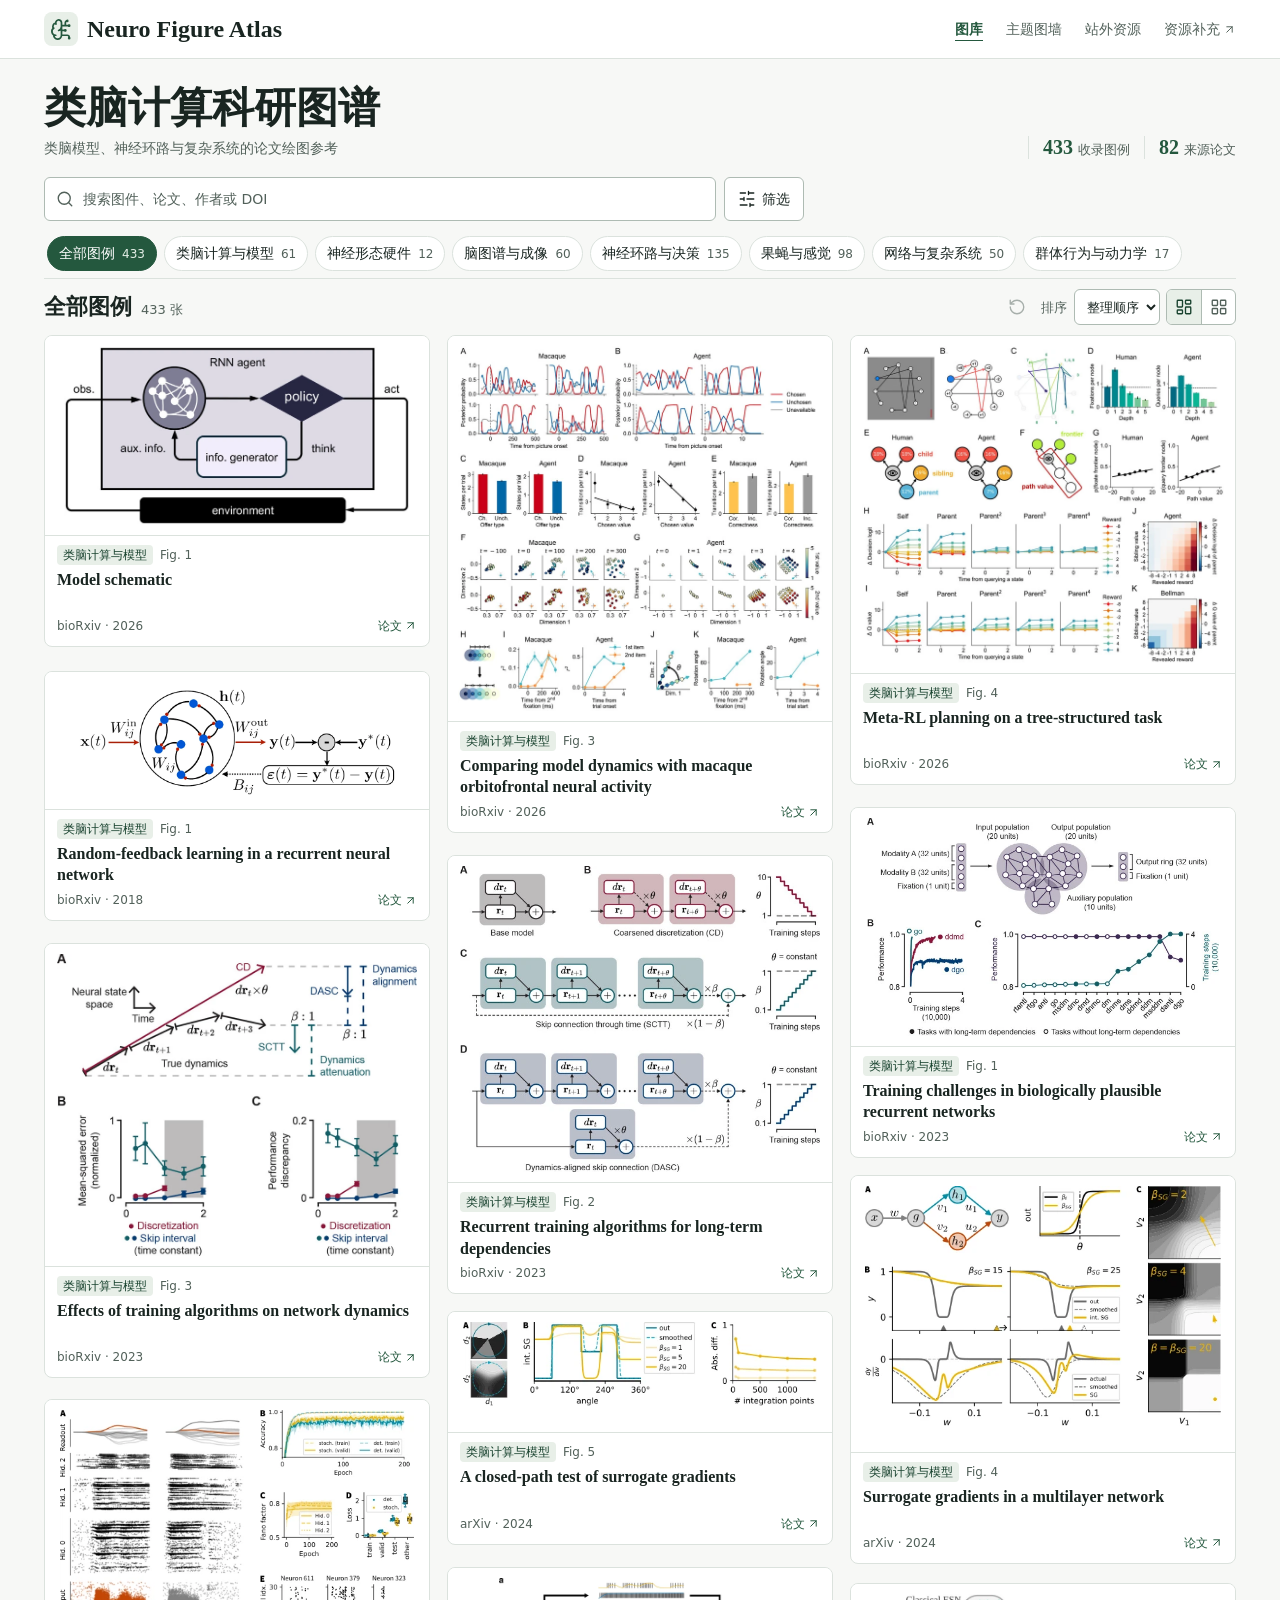
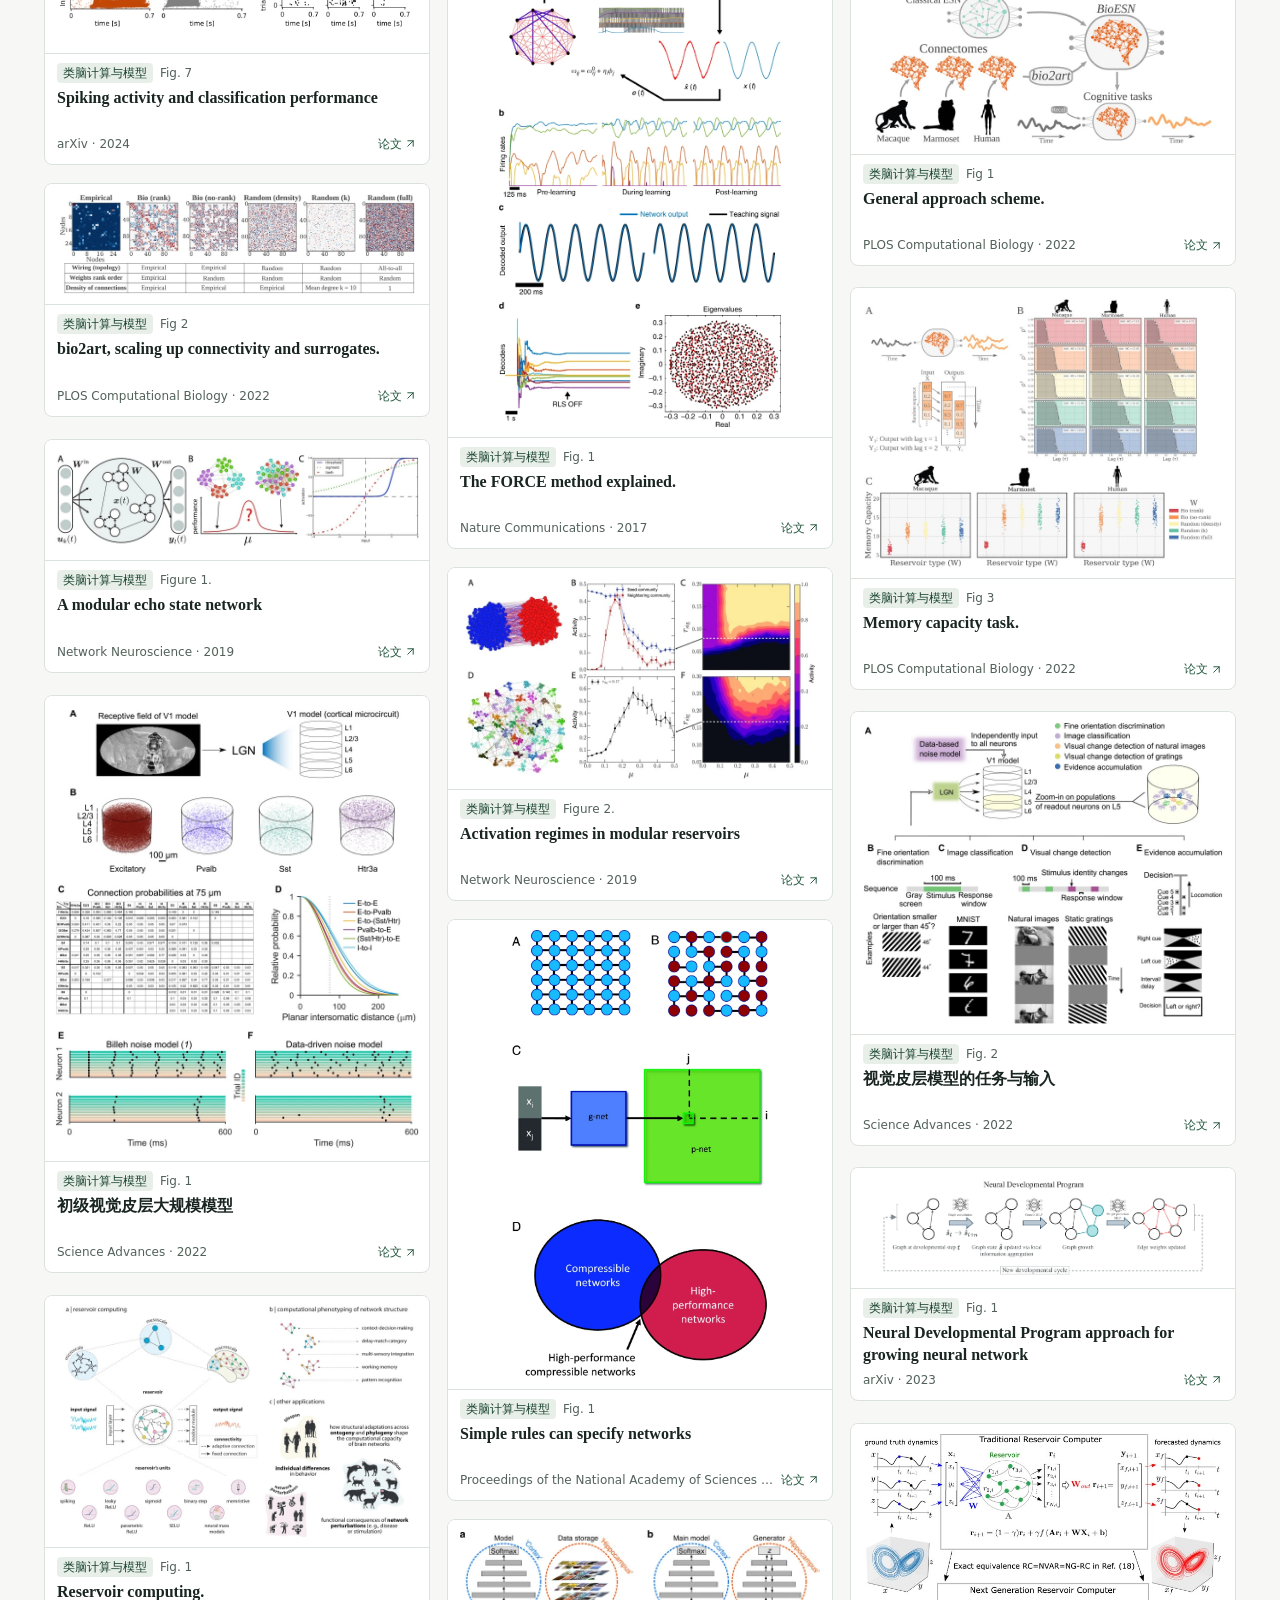
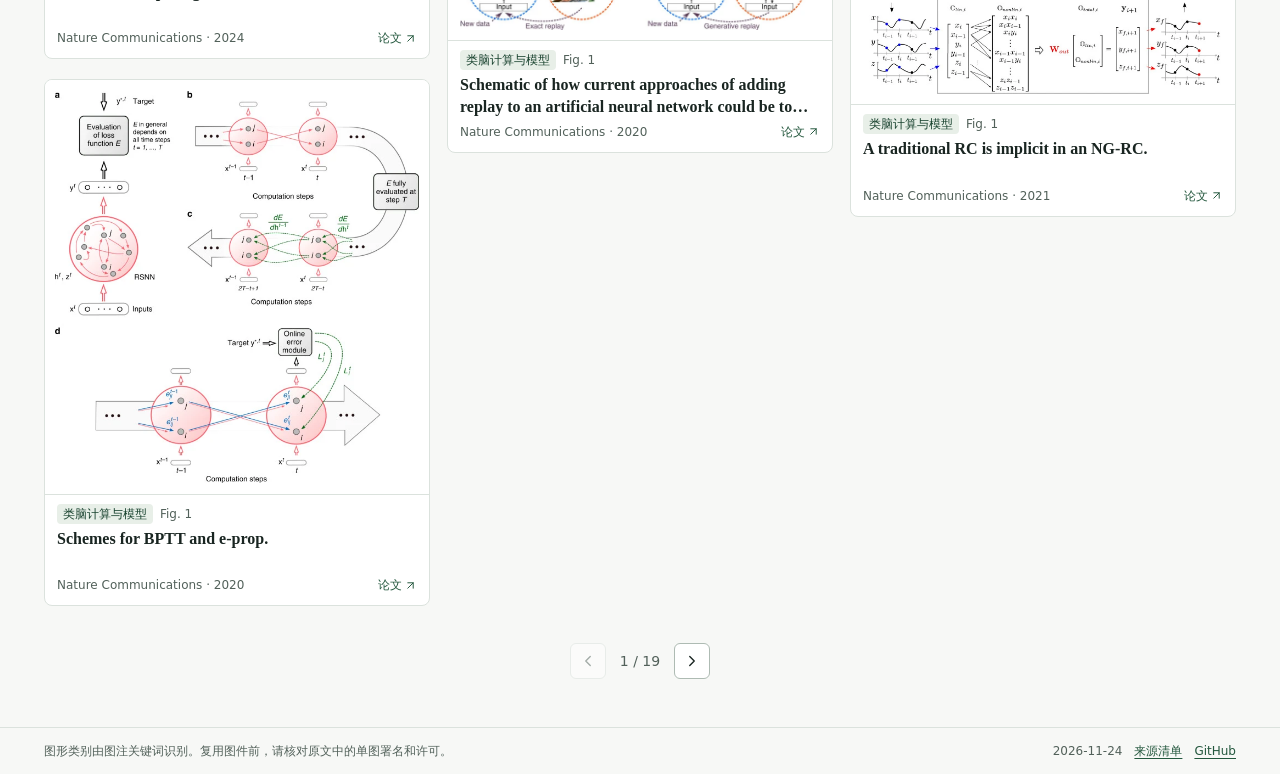
==== commit 9feff756: "Use adaptive masonry for figure browsing" ====
--- a/index.html
+++ b/index.html
@@ -5,9 +5,9 @@
   <meta name="viewport" content="width=device-width, initial-scale=1">
   <meta name="description" content="从神经环路到类脑模型，积累有据可查的科研绘图参考。">
   <title>类脑计算科研图谱</title>
-  <link rel="stylesheet" href="assets/gallery.css?v=4">
-  <script defer src="data/figures.js"></script>
-  <script defer src="assets/gallery.js?v=3"></script>
+  <link rel="stylesheet" href="assets/gallery.css?v=5">
+  <script defer src="data/figures.js?v=2"></script>
+  <script defer src="assets/gallery.js?v=4"></script>
 </head>
 <body>
   <!-- Lucide icons, see assets/icon-licenses.txt. -->
@@ -25,6 +25,14 @@
     <symbol id="icon-close" viewBox="0 0 24 24"><path d="M18 6 6 18m0-12 12 12"/></symbol>
     <symbol id="icon-sliders" viewBox="0 0 24 24">
       <path d="M21 4h-7M10 4H3m18 8h-9M8 12H3m18 8h-5m-4 0H3M14 2v4m-6 4v4m8 4v4"/>
+    </symbol>
+    <symbol id="icon-masonry" viewBox="0 0 24 24">
+      <rect x="3" y="3" width="7" height="9" rx="1"/><rect x="14" y="3" width="7" height="5" rx="1"/>
+      <rect x="14" y="12" width="7" height="9" rx="1"/><rect x="3" y="16" width="7" height="5" rx="1"/>
+    </symbol>
+    <symbol id="icon-grid" viewBox="0 0 24 24">
+      <rect x="3" y="3" width="7" height="7" rx="1"/><rect x="14" y="3" width="7" height="7" rx="1"/>
+      <rect x="14" y="14" width="7" height="7" rx="1"/><rect x="3" y="14" width="7" height="7" rx="1"/>
     </symbol>
   </svg>
 
@@ -87,18 +95,26 @@
           <button class="text-button" id="reset" type="button" aria-label="重置筛选" title="重置筛选" disabled>
             <svg class="icon" aria-hidden="true"><use href="#icon-reset"/></svg>
           </button>
-          <label class="sort-control">排序<select id="sort">
+          <label class="sort-control"><span>排序</span><select id="sort" aria-label="排序">
             <option value="curated">整理顺序</option>
             <option value="recent">较新论文</option>
             <option value="oldest">较早论文</option>
           </select></label>
+          <div class="layout-switch" role="group" aria-label="图墙布局">
+            <button type="button" data-layout="masonry" aria-pressed="true" aria-label="瀑布流" title="瀑布流">
+              <svg class="icon" aria-hidden="true"><use href="#icon-masonry"/></svg>
+            </button>
+            <button type="button" data-layout="grid" aria-pressed="false" aria-label="等高网格" title="等高网格">
+              <svg class="icon" aria-hidden="true"><use href="#icon-grid"/></svg>
+            </button>
+          </div>
         </div>
       </div>
       <div id="active-filters" class="active-filters" role="group" aria-label="已选筛选" hidden></div>
 
       <p class="notice" id="notice" hidden></p>
       <noscript><p class="notice">请启用 JavaScript 以浏览图例。</p></noscript>
-      <div class="figure-grid" id="grid"></div>
+      <div class="figure-grid" id="grid" data-layout="masonry"></div>
       <nav class="pager" id="pager" aria-label="图例分页" hidden>
         <button class="icon-button" id="previous-page" type="button" aria-label="上一页" title="上一页"><svg class="icon" aria-hidden="true"><use href="#icon-left"/></svg></button>
         <span id="page-count"></span>
--- a/assets/gallery.css
+++ b/assets/gallery.css
@@ -229,11 +229,34 @@
   gap: 8px 12px;
   min-height: 56px;
 }
-.results-heading { display: flex; align-items: baseline; flex-wrap: wrap; gap: 0 9px; }
+.results-heading { display: flex; align-items: baseline; flex-wrap: wrap; gap: 0 9px; min-width: 0; }
 .results-heading h2, .resource-section h2 { font: 700 22px/1.3 var(--heading); }
 #results-count { color: var(--muted); font-size: 13px; font-variant-numeric: tabular-nums; }
 .results-tools { display: flex; align-items: center; flex: none; gap: 6px; }
 .sort-control { display: flex; align-items: center; gap: 7px; color: var(--muted); font-size: 13px; }
+.layout-switch {
+  display: flex;
+  border: 1px solid var(--control-line);
+  border-radius: 6px;
+  background: var(--white);
+}
+.layout-switch button {
+  display: grid;
+  place-items: center;
+  width: 34px;
+  height: 34px;
+  padding: 0;
+  border: 0;
+  border-radius: 5px 0 0 5px;
+  background: transparent;
+  color: var(--muted);
+}
+.layout-switch button + button { border-left: 1px solid var(--control-line); border-radius: 0 5px 5px 0; }
+.layout-switch button:focus-visible { outline-offset: -2px; }
+.layout-switch button:hover, .layout-switch button[aria-pressed="true"] {
+  background: var(--accent-wash);
+  color: var(--accent-dark);
+}
 .text-button {
   display: grid;
   place-items: center;
@@ -292,6 +315,7 @@
   place-items: center;
   aspect-ratio: 3 / 2;
 }
+.figure-grid[data-layout="masonry"] .card-image { aspect-ratio: var(--preview-ratio, 3 / 2); }
 .card-image img {
   position: absolute;
   inset: 10px;
@@ -465,6 +489,15 @@
 
 @media (min-width: 1660px) {
   .figure-grid { grid-template-columns: repeat(4, minmax(0, 1fr)); }
+}
+
+@media (min-width: 611px) {
+  .figure-grid[data-layout="masonry"] {
+    align-items: start;
+    grid-auto-rows: 8px;
+    row-gap: 0;
+  }
+  .figure-grid[data-layout="masonry"] .figure-card { grid-row-end: span var(--masonry-span, 1); }
 }
 
 @media (max-width: 1040px) {
@@ -518,3 +551,8 @@
   .text-button { width: 30px; }
   .sort-control select { padding-inline: 4px 1px; }
 }
+
+@media (max-width: 430px) {
+  .sort-control span { display: none; }
+  .layout-switch button { width: 30px; }
+}
